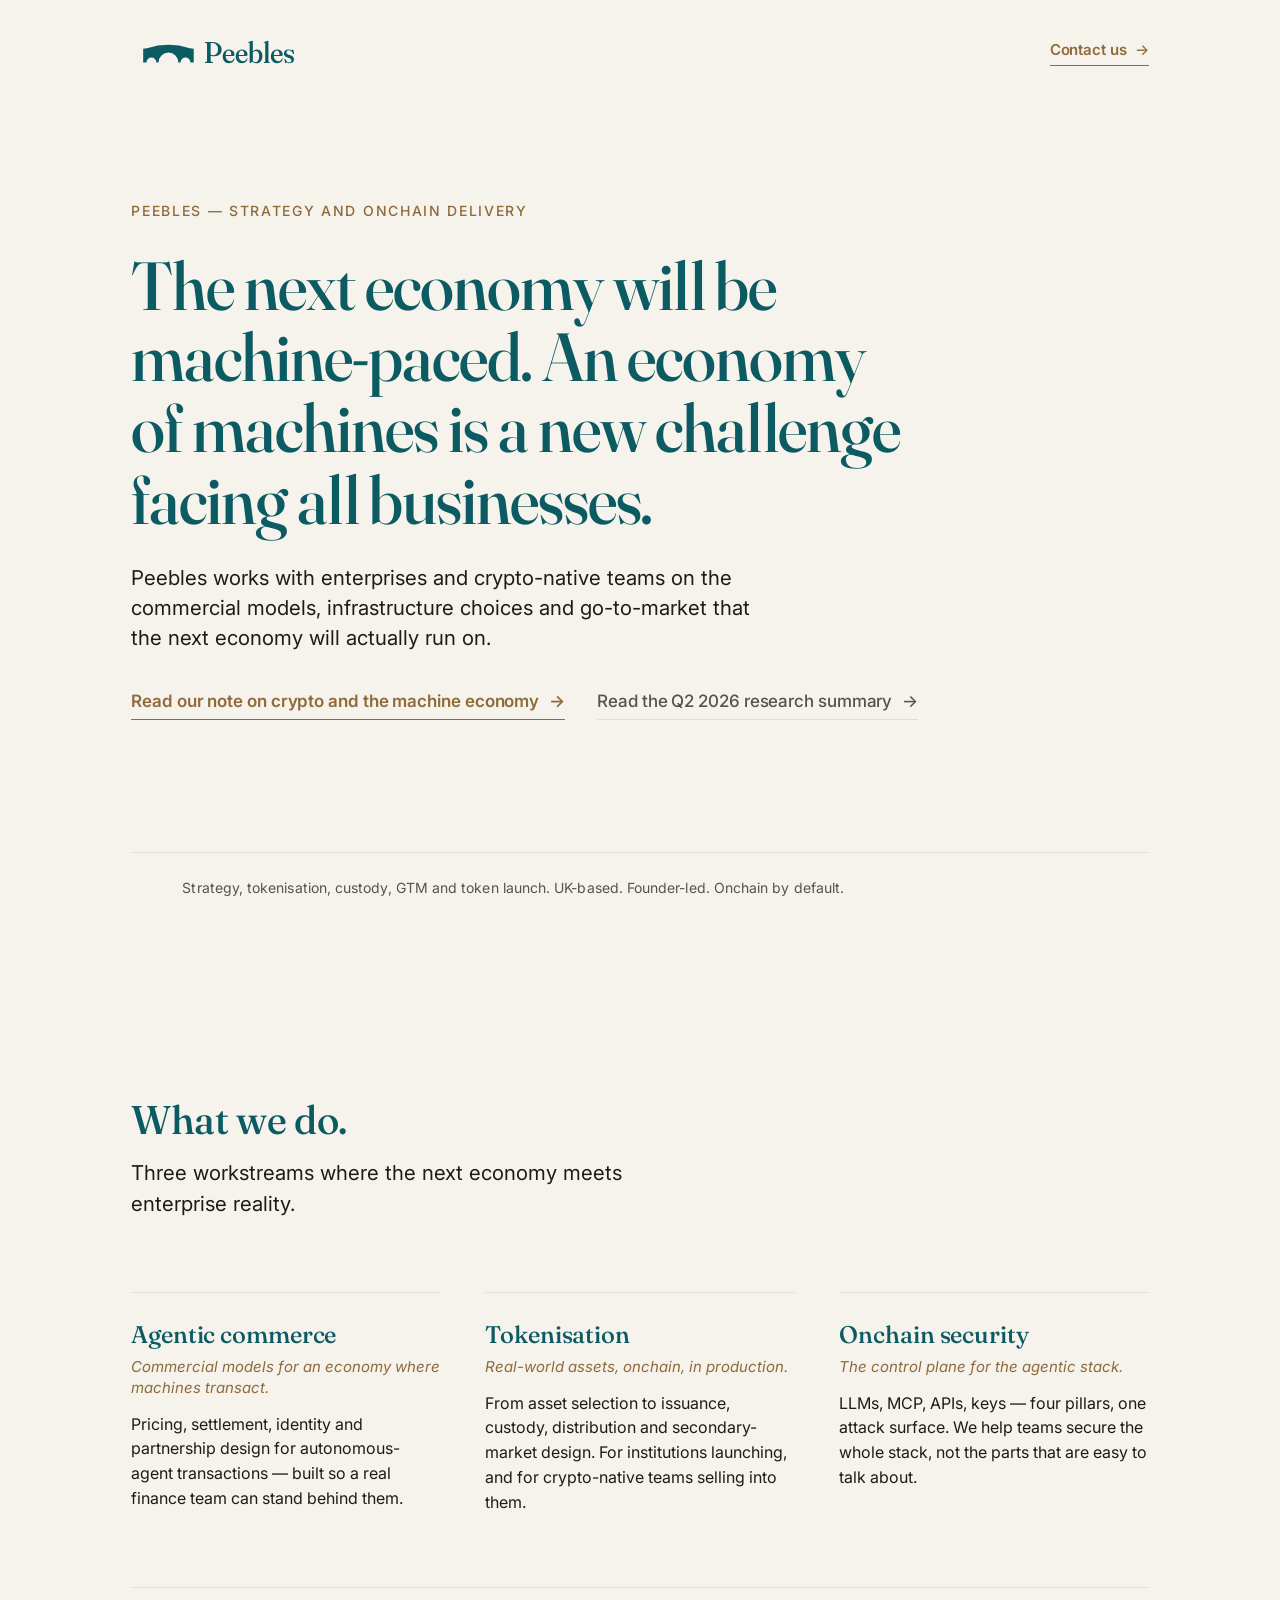
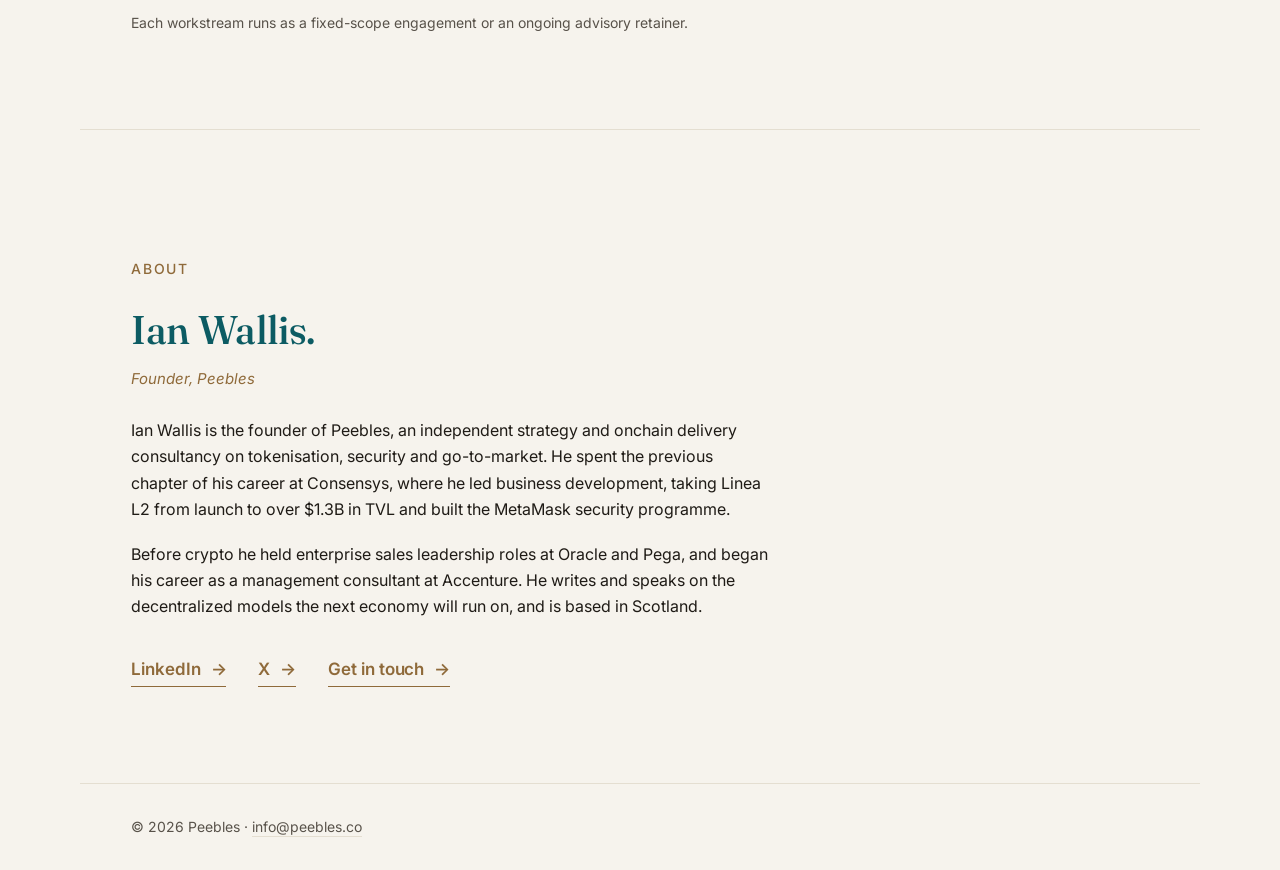
==== index.html @ 57267085 "Added Contact Us and Bio" ====
<!doctype html>
<html lang="en-GB">
<head>
  <meta charset="utf-8" />
  <meta name="viewport" content="width=device-width, initial-scale=1" />
  <title>Peebles — Strategy and onchain delivery</title>
  <meta name="description" content="Peebles works with enterprises and crypto-native teams on the commercial models, infrastructure choices and go-to-market the next economy will actually run on." />

  <!-- Fraunces (display) + Inter (body). Loaded from Google Fonts CDN. -->
  <link rel="preconnect" href="https://fonts.googleapis.com">
  <link rel="preconnect" href="https://fonts.gstatic.com" crossorigin>
  <link href="https://fonts.googleapis.com/css2?family=Fraunces:opsz,wght@9..144,400;9..144,500;9..144,600&family=Inter:wght@400;500;600&display=swap" rel="stylesheet">

  <link rel="stylesheet" href="styles.css" />

  <!-- Canonical & social -->
  <link rel="canonical" href="https://peebles.co/" />
  <meta property="og:type" content="website" />
  <meta property="og:site_name" content="Peebles" />
  <meta property="og:title" content="Peebles — Strategy and onchain delivery" />
  <meta property="og:description" content="Peebles works with enterprises and crypto-native teams on the commercial models, infrastructure choices and go-to-market the next economy will actually run on." />
  <meta property="og:url" content="https://peebles.co/" />
  <meta property="og:image" content="https://peebles.co/assets/lockup.svg" />
  <meta property="og:locale" content="en_GB" />
  <meta name="twitter:card" content="summary_large_image" />
  <meta name="twitter:site" content="@wallisi" />
  <meta name="twitter:creator" content="@wallisi" />
  <meta name="twitter:title" content="Peebles — Strategy and onchain delivery" />
  <meta name="twitter:description" content="Peebles works with enterprises and crypto-native teams on the commercial models, infrastructure choices and go-to-market the next economy will actually run on." />
  <meta name="twitter:image" content="https://peebles.co/assets/lockup.svg" />

  <!-- Structured data: Organization, Person, WebSite -->
  <script type="application/ld+json">
  {
    "@context": "https://schema.org",
    "@graph": [
      {
        "@type": "Organization",
        "@id": "https://peebles.co/#organization",
        "name": "Peebles",
        "alternateName": "Public Enterprise Ethereum Blockchain Launch and Expansion Services",
        "url": "https://peebles.co/",
        "logo": "https://peebles.co/assets/lockup.svg",
        "image": "https://peebles.co/assets/lockup.svg",
        "description": "Independent strategy and onchain delivery consultancy on tokenisation, security and go-to-market.",
        "founder": { "@id": "https://peebles.co/#ian-wallis" },
        "foundingDate": "2026",
        "email": "info@peebles.co",
        "address": {
          "@type": "PostalAddress",
          "addressCountry": "GB",
          "addressRegion": "Scotland"
        },
        "areaServed": "Worldwide",
        "knowsAbout": [
          "Tokenisation",
          "Onchain security",
          "Agentic commerce",
          "Stablecoins",
          "Go-to-market strategy",
          "Real-world assets",
          "DeFi",
          "Layer 2 scaling"
        ],
        "sameAs": [
          "https://www.linkedin.com/in/iwallis/",
          "https://x.com/wallisi"
        ]
      },
      {
        "@type": "Person",
        "@id": "https://peebles.co/#ian-wallis",
        "name": "Ian Wallis",
        "jobTitle": "Founder",
        "description": "Founder of Peebles, an independent strategy and onchain delivery consultancy on tokenisation, security and go-to-market. Previously led business development at Consensys, taking Linea L2 past $1.3B in TVL and building the MetaMask security programme. Earlier enterprise sales leadership roles at Oracle and Pega, beginning his career at Accenture.",
        "worksFor": { "@id": "https://peebles.co/#organization" },
        "alumniOf": [
          { "@type": "Organization", "name": "Consensys" },
          { "@type": "Organization", "name": "MetaMask" },
          { "@type": "Organization", "name": "Linea" },
          { "@type": "Organization", "name": "Oracle" },
          { "@type": "Organization", "name": "Pega" },
          { "@type": "Organization", "name": "Accenture" }
        ],
        "knowsAbout": [
          "Tokenisation",
          "Onchain security",
          "Stablecoins",
          "Agentic commerce",
          "Enterprise blockchain adoption",
          "Go-to-market strategy"
        ],
        "address": {
          "@type": "PostalAddress",
          "addressLocality": "Edinburgh",
          "addressCountry": "GB",
          "addressRegion": "Scotland"
        },
        "sameAs": [
          "https://www.linkedin.com/in/iwallis/",
          "https://x.com/wallisi"
        ]
      },
      {
        "@type": "WebSite",
        "@id": "https://peebles.co/#website",
        "url": "https://peebles.co/",
        "name": "Peebles",
        "publisher": { "@id": "https://peebles.co/#organization" },
        "inLanguage": "en-GB"
      }
    ]
  }
  </script>
</head>
<body>

  <!-- =============== TOP MARK =============== -->
  <header class="mast" aria-label="Peebles">
    <a href="index.html" class="mast__lockup" aria-label="Peebles — home">
      <img src="assets/lockup.svg" alt="Peebles" width="173" height="40" />
    </a>
    <a class="mast__cta" href="mailto:info@peebles.co?subject=Hello%20Peebles">
      Contact us
      <span class="cta__chev" aria-hidden="true">→</span>
    </a>
  </header>

  <!-- =============== HERO (Variant B) =============== -->
  <main>
    <section class="hero" aria-labelledby="hero-headline">
      <div class="hero__inner">
        <p class="eyebrow">Peebles — strategy and onchain delivery</p>

        <h1 id="hero-headline" class="headline">
          The next economy will be machine-paced.
          An economy of machines is a new challenge facing all businesses.
        </h1>

        <p class="supporting">
          Peebles works with enterprises and crypto-native teams on the
          commercial models, infrastructure choices and go-to-market that
          the next economy will actually run on.
        </p>

        <p class="cta-row">
          <a class="cta" href="research-note.html">
            Read our note on crypto and the machine economy
            <span class="cta__chev" aria-hidden="true">→</span>
          </a>
          <a class="cta cta--ghost" href="research-summary.html">
            Read the Q2 2026 research summary
            <span class="cta__chev" aria-hidden="true">→</span>
          </a>
        </p>
      </div>

      <p class="sub-strap">
        Strategy, tokenisation, custody, GTM and token launch.
        UK-based. Founder-led. Onchain by default.
      </p>
    </section>

    <!-- =============== SCROLL ONE — WHAT WE DO =============== -->
    <section class="services" aria-labelledby="services-title">
      <div class="services__intro">
        <h2 id="services-title" class="section-title">What we do.</h2>
        <p class="section-lede">
          Three workstreams where the next economy meets enterprise reality.
        </p>
      </div>

      <div class="services__grid">
        <article class="service">
          <h3 class="service__name">Agentic commerce</h3>
          <p class="service__promise">Commercial models for an economy where machines transact.</p>
          <p class="service__body">
            Pricing, settlement, identity and partnership design for
            autonomous-agent transactions — built so a real finance team
            can stand behind them.
          </p>
        </article>

        <article class="service">
          <h3 class="service__name">Tokenisation</h3>
          <p class="service__promise">Real-world assets, onchain, in production.</p>
          <p class="service__body">
            From asset selection to issuance, custody, distribution and
            secondary-market design. For institutions launching, and for
            crypto-native teams selling into them.
          </p>
        </article>

        <article class="service">
          <h3 class="service__name">Onchain security</h3>
          <p class="service__promise">The control plane for the agentic stack.</p>
          <p class="service__body">
            LLMs, MCP, APIs, keys — four pillars, one attack surface.
            We help teams secure the whole stack, not the parts that are
            easy to talk about.
          </p>
        </article>
      </div>

      <p class="services__footer">
        Each workstream runs as a fixed-scope engagement or an ongoing
        advisory retainer.
      </p>
    </section>

    <!-- =============== ABOUT IAN WALLIS =============== -->
    <section class="about" aria-labelledby="about-title" id="about">
      <div class="about__inner">
        <p class="eyebrow">About</p>
        <h2 id="about-title" class="section-title">Ian Wallis.</h2>
        <p class="about__role">Founder, Peebles</p>

        <div class="about__bio">
          <p>
            Ian Wallis is the founder of Peebles, an independent strategy
            and onchain delivery consultancy on tokenisation, security and
            go-to-market. He spent the previous chapter of his career at
            Consensys, where he led business development, taking Linea L2
            from launch to over $1.3B in TVL and built the MetaMask security
            programme.
          </p>
          <p>
            Before crypto he held enterprise sales leadership roles at
            Oracle and Pega, and began his career as a management consultant
            at Accenture. He writes and speaks on the decentralized models
            the next economy will run on, and is based in Scotland.
          </p>
        </div>

        <ul class="about__links" aria-label="Ian Wallis on social platforms">
          <li>
            <a class="cta" href="https://www.linkedin.com/in/iwallis/" rel="noopener me" target="_blank">
              LinkedIn
              <span class="cta__chev" aria-hidden="true">→</span>
            </a>
          </li>
          <li>
            <a class="cta" href="https://x.com/wallisi" rel="noopener me" target="_blank">
              X
              <span class="cta__chev" aria-hidden="true">→</span>
            </a>
          </li>
          <li>
            <a class="cta" href="mailto:info@peebles.co?subject=Working%20with%20Peebles">
              Get in touch
              <span class="cta__chev" aria-hidden="true">→</span>
            </a>
          </li>
        </ul>
      </div>
    </section>
  </main>

  <footer class="foot">
    <p>© 2026 Peebles · <a href="mailto:info@peebles.co">info@peebles.co</a></p>
  </footer>

</body>
</html>
---- styles.css ----
/* =========================================================
   PEEBLES — hero + scroll-one mock
   Brand canon (locked):
     River Teal   #0C5B63   primary
     Bridge Stone #8F6A3A   accent (CTA, links)
     Tweed Mist   #F6F3ED   surface
     Ink          #1F1B16   body text
     Slate        #58524A   muted text
     Hairline     #E4DED1   borders
   Fonts: Fraunces (display), Inter (body).
   ========================================================= */

:root {
  --river-teal: #0C5B63;
  --bridge-stone: #8F6A3A;
  --bridge-stone-hover: #6F5128;
  --tweed-mist: #F6F3ED;
  --ink: #1F1B16;
  --slate: #58524A;
  --hairline: #E4DED1;

  --font-display: "Fraunces", "Georgia", "Times New Roman", serif;
  --font-body: "Inter", -apple-system, BlinkMacSystemFont, "Segoe UI", Helvetica, Arial, sans-serif;

  /* Type scale — locked in production notes */
  --step-hero: clamp(40px, 5.6vw, 68px);
  --step-h2:   clamp(28px, 3.2vw, 40px);
  --step-h3:   clamp(20px, 2.0vw, 24px);
  --step-lead: clamp(18px, 1.6vw, 22px);
  --step-body: 16px;
  --step-small: 14px;

  /* Layout */
  --col-max: 1120px;
  --col-narrow: 760px;
  --gutter: clamp(24px, 4vw, 56px);
}

* { box-sizing: border-box; }

html, body {
  margin: 0;
  padding: 0;
  background: var(--tweed-mist);
  color: var(--ink);
  font-family: var(--font-body);
  font-size: var(--step-body);
  line-height: 1.55;
  -webkit-font-smoothing: antialiased;
  -moz-osx-font-smoothing: grayscale;
}

img { display: block; max-width: 100%; height: auto; }

a { color: var(--bridge-stone); text-decoration: none; }
a:hover { color: var(--bridge-stone-hover); text-decoration: underline; text-underline-offset: 3px; }

/* =============== MAST =============== */
.mast {
  padding: 32px var(--gutter) 0;
  display: flex;
  align-items: center;
  justify-content: space-between;
  gap: 24px;
  max-width: var(--col-max);
  margin: 0 auto;
  width: 100%;
  box-sizing: border-box;
}
.mast__lockup {
  display: inline-block;
}
.mast__lockup img { height: 40px; width: auto; }

.mast__cta {
  display: inline-flex;
  align-items: baseline;
  gap: 8px;
  font-family: var(--font-body);
  font-weight: 600;
  font-size: 15px;
  letter-spacing: -0.005em;
  color: var(--bridge-stone);
  border-bottom: 1.5px solid var(--bridge-stone);
  padding-bottom: 3px;
  white-space: nowrap;
  transition: color 120ms ease, border-color 120ms ease;
}
.mast__cta:hover {
  color: var(--bridge-stone-hover);
  border-bottom-color: var(--bridge-stone-hover);
  text-decoration: none;
}
.mast__cta .cta__chev { font-weight: 500; }
.mast__cta:hover .cta__chev { transform: translateX(3px); }

/* =============== HERO =============== */
.hero {
  max-width: var(--col-max);
  margin: 0 auto;
  padding: clamp(64px, 10vw, 128px) var(--gutter) clamp(48px, 6vw, 72px);
}

.hero__inner {
  max-width: 820px;  /* keeps headline at ~60–70% of column width on desktop */
}

.eyebrow {
  font-family: var(--font-body);
  font-size: var(--step-small);
  font-weight: 500;
  letter-spacing: 0.12em;
  text-transform: uppercase;
  color: var(--bridge-stone);
  margin: 0 0 28px;
}

.headline {
  font-family: var(--font-display);
  font-weight: 500;
  font-size: var(--step-hero);
  line-height: 1.05;
  letter-spacing: -0.015em;
  color: var(--river-teal);
  margin: 0 0 28px;
  /* Slight optical-size bump for the display look */
  font-variation-settings: "opsz" 96;
  text-wrap: balance;
}

.supporting {
  font-family: var(--font-body);
  font-size: var(--step-lead);
  line-height: 1.45;
  color: var(--ink);
  margin: 0 0 36px;
  max-width: 640px;
}

.cta-row {
  margin: 0;
  display: flex;
  flex-wrap: wrap;
  gap: 16px 32px;
  align-items: baseline;
}

.cta {
  display: inline-flex;
  align-items: baseline;
  gap: 10px;
  font-family: var(--font-body);
  font-weight: 600;
  font-size: 17px;
  color: var(--bridge-stone);
  border-bottom: 1.5px solid var(--bridge-stone);
  padding-bottom: 4px;
  letter-spacing: -0.005em;
  transition: color 120ms ease, border-color 120ms ease, transform 160ms ease;
}
.cta:hover {
  color: var(--bridge-stone-hover);
  border-bottom-color: var(--bridge-stone-hover);
  text-decoration: none;
}
.cta__chev {
  font-family: var(--font-body);
  transition: transform 160ms ease;
  display: inline-block;
}
.cta:hover .cta__chev { transform: translateX(4px); }

.cta--ghost {
  color: var(--slate);
  border-bottom-color: var(--hairline);
  font-weight: 500;
}
.cta--ghost:hover {
  color: var(--bridge-stone);
  border-bottom-color: var(--bridge-stone);
}

.sub-strap {
  max-width: var(--col-max);
  margin: clamp(72px, 12vw, 132px) auto 0;
  padding: 24px var(--gutter) 0;
  border-top: 1px solid var(--hairline);
  font-family: var(--font-body);
  font-size: var(--step-small);
  color: var(--slate);
  letter-spacing: 0.005em;
}

/* =============== SCROLL ONE — SERVICES =============== */
.services {
  max-width: var(--col-max);
  margin: 0 auto;
  padding: clamp(72px, 10vw, 128px) var(--gutter) clamp(64px, 8vw, 96px);
}

.services__intro {
  max-width: var(--col-narrow);
  margin: 0 0 clamp(48px, 6vw, 72px);
}

.section-title {
  font-family: var(--font-display);
  font-weight: 500;
  font-size: var(--step-h2);
  line-height: 1.1;
  letter-spacing: -0.01em;
  color: var(--river-teal);
  margin: 0 0 16px;
  font-variation-settings: "opsz" 60;
}

.section-lede {
  font-family: var(--font-body);
  font-size: var(--step-lead);
  line-height: 1.5;
  color: var(--ink);
  margin: 0;
  max-width: 560px;
}

.services__grid {
  display: grid;
  grid-template-columns: repeat(3, 1fr);
  gap: clamp(28px, 3.5vw, 56px);
}

.service {
  border-top: 1px solid var(--hairline);
  padding-top: 28px;
}

.service__name {
  font-family: var(--font-display);
  font-weight: 500;
  font-size: var(--step-h3);
  line-height: 1.2;
  letter-spacing: -0.005em;
  color: var(--river-teal);
  margin: 0 0 6px;
  font-variation-settings: "opsz" 36;
}

.service__promise {
  font-family: var(--font-body);
  font-size: 15px;
  font-style: italic;
  color: var(--bridge-stone);
  margin: 0 0 14px;
  line-height: 1.4;
}

.service__body {
  font-family: var(--font-body);
  font-size: var(--step-body);
  color: var(--ink);
  margin: 0;
  line-height: 1.55;
}

.services__footer {
  margin: clamp(48px, 6vw, 72px) 0 0;
  padding-top: 24px;
  border-top: 1px solid var(--hairline);
  font-family: var(--font-body);
  font-size: var(--step-small);
  color: var(--slate);
}

/* =============== FOOT =============== */
.foot {
  border-top: 1px solid var(--hairline);
  padding: 32px var(--gutter);
  font-size: var(--step-small);
  color: var(--slate);
  max-width: var(--col-max);
  margin: 0 auto;
}
.foot p { margin: 0; }
.foot a { color: var(--slate); border-bottom: 1px solid var(--hairline); padding-bottom: 1px; }
.foot a:hover { color: var(--bridge-stone); border-bottom-color: var(--bridge-stone); text-decoration: none; }

/* =============== ABOUT IAN =============== */
.about {
  max-width: var(--col-max);
  margin: 0 auto;
  padding: clamp(72px, 10vw, 128px) var(--gutter) clamp(64px, 8vw, 96px);
  border-top: 1px solid var(--hairline);
}

.about__inner {
  max-width: var(--col-narrow);
}

.about__role {
  font-family: var(--font-body);
  font-size: 15px;
  font-style: italic;
  color: var(--bridge-stone);
  margin: 0 0 28px;
  line-height: 1.4;
}

.about__bio p {
  font-family: var(--font-body);
  font-size: var(--step-body);
  line-height: 1.65;
  color: var(--ink);
  margin: 0 0 18px;
  max-width: 640px;
}
.about__bio p:last-child { margin-bottom: 0; }

.about__links {
  list-style: none;
  padding: 0;
  margin: 36px 0 0;
  display: flex;
  flex-wrap: wrap;
  gap: 16px 32px;
  align-items: baseline;
}
.about__links li { margin: 0; }

/* =============== RESPONSIVE =============== */
@media (max-width: 860px) {
  .services__grid {
    grid-template-columns: 1fr;
    gap: 32px;
  }
}

@media (max-width: 520px) {
  .mast { padding-top: 20px; }
  .mast__lockup img { height: 32px; }
  .mast__cta { font-size: 14px; }
  .eyebrow { margin-bottom: 20px; font-size: 12px; }
  .supporting { font-size: 17px; }
}

/* =============== NOTE PAGE — article shell =============== */
.note {
  max-width: var(--col-narrow);
  margin: 0 auto;
  padding: clamp(48px, 7vw, 96px) var(--gutter) clamp(48px, 6vw, 80px);
}

.note__meta {
  display: flex;
  flex-wrap: wrap;
  gap: 12px 20px;
  font-family: var(--font-body);
  font-size: var(--step-small);
  color: var(--slate);
  letter-spacing: 0.005em;
  margin: 0 0 28px;
}
.note__meta span { display: inline-flex; align-items: center; }
.note__meta span + span::before {
  content: "·";
  margin-right: 20px;
  color: var(--hairline);
}

.note__title {
  font-family: var(--font-display);
  font-weight: 500;
  font-size: clamp(34px, 4.4vw, 54px);
  line-height: 1.08;
  letter-spacing: -0.015em;
  color: var(--river-teal);
  margin: 0 0 24px;
  font-variation-settings: "opsz" 84;
  text-wrap: balance;
}

.note__lede {
  font-family: var(--font-display);
  font-weight: 400;
  font-size: var(--step-lead);
  line-height: 1.5;
  color: var(--ink);
  margin: 0 0 40px;
  font-variation-settings: "opsz" 18;
}

.tldr {
  border: 1px solid var(--hairline);
  background: #FBF8F1;
  padding: 24px clamp(20px, 2.4vw, 32px);
  margin: 0 0 48px;
  border-radius: 2px;
}
.tldr__label {
  font-family: var(--font-body);
  font-size: 12px;
  font-weight: 500;
  letter-spacing: 0.14em;
  text-transform: uppercase;
  color: var(--bridge-stone);
  margin: 0 0 12px;
}
.tldr ol {
  margin: 0;
  padding-left: 22px;
  font-size: var(--step-body);
  line-height: 1.6;
  color: var(--ink);
}
.tldr ol li { margin-bottom: 8px; }
.tldr ol li:last-child { margin-bottom: 0; }
.tldr ol li strong { color: var(--river-teal); font-weight: 600; }

.note__h2 {
  font-family: var(--font-display);
  font-weight: 500;
  font-size: clamp(24px, 2.6vw, 32px);
  line-height: 1.15;
  letter-spacing: -0.01em;
  color: var(--river-teal);
  margin: 56px 0 16px;
  font-variation-settings: "opsz" 48;
  text-wrap: balance;
}
.note__h2:first-of-type { margin-top: 0; }

.note__h3 {
  font-family: var(--font-display);
  font-weight: 500;
  font-size: clamp(19px, 1.7vw, 22px);
  line-height: 1.2;
  letter-spacing: -0.005em;
  color: var(--river-teal);
  margin: 36px 0 10px;
  font-variation-settings: "opsz" 30;
}

.note p {
  font-family: var(--font-body);
  font-size: var(--step-body);
  line-height: 1.65;
  color: var(--ink);
  margin: 0 0 18px;
}

.note p.kicker {
  font-family: var(--font-body);
  font-size: 13px;
  font-weight: 500;
  letter-spacing: 0.1em;
  text-transform: uppercase;
  color: var(--bridge-stone);
  margin: 0 0 6px;
}

.note blockquote {
  margin: 28px 0;
  padding: 4px 0 4px 22px;
  border-left: 2px solid var(--bridge-stone);
  font-family: var(--font-display);
  font-weight: 400;
  font-style: italic;
  font-size: clamp(18px, 1.5vw, 21px);
  line-height: 1.5;
  color: var(--ink);
  font-variation-settings: "opsz" 18;
}
.note blockquote cite {
  display: block;
  margin-top: 10px;
  font-family: var(--font-body);
  font-style: normal;
  font-size: var(--step-small);
  color: var(--slate);
  letter-spacing: 0.005em;
}

.icp-list {
  list-style: none;
  padding: 0;
  margin: 0;
  border-top: 1px solid var(--hairline);
}
.icp-list li {
  border-bottom: 1px solid var(--hairline);
  padding: 20px 0;
  display: grid;
  grid-template-columns: 180px 1fr;
  gap: 24px;
}
.icp-list li .icp-who {
  font-family: var(--font-body);
  font-weight: 600;
  font-size: var(--step-small);
  letter-spacing: 0.04em;
  text-transform: uppercase;
  color: var(--river-teal);
}
.icp-list li .icp-what {
  font-family: var(--font-body);
  font-size: var(--step-body);
  line-height: 1.55;
  color: var(--ink);
}

.note__cta {
  margin: 56px 0 0;
  padding-top: 32px;
  border-top: 1px solid var(--hairline);
  display: flex;
  flex-wrap: wrap;
  gap: 16px 32px;
  align-items: baseline;
}
.note__cta .cta { font-size: 16px; }

.note__footnote {
  margin-top: 56px;
  padding-top: 20px;
  border-top: 1px solid var(--hairline);
  font-family: var(--font-body);
  font-size: 13px;
  line-height: 1.55;
  color: var(--slate);
}
.note__footnote p { font-size: 13px; line-height: 1.55; color: var(--slate); margin: 0 0 6px; }

@media (max-width: 620px) {
  .icp-list li {
    grid-template-columns: 1fr;
    gap: 6px;
  }
}

/* =============== SUMMARY PAGE — specifics =============== */
.summary__download {
  display: inline-flex;
  align-items: center;
  gap: 12px;
  padding: 10px 18px;
  border: 1px solid var(--river-teal);
  color: var(--river-teal);
  background: transparent;
  font-family: var(--font-body);
  font-weight: 500;
  font-size: 14px;
  letter-spacing: 0.02em;
  border-radius: 2px;
  transition: background 120ms ease, color 120ms ease;
}
.summary__download:hover {
  background: var(--river-teal);
  color: var(--tweed-mist);
  text-decoration: none;
}
.summary__download .dl-icon {
  font-family: var(--font-body);
  font-weight: 400;
}
.summary__downloads {
  display: flex;
  flex-wrap: wrap;
  gap: 12px 16px;
  margin: 0 0 32px;
}

.findings-grid {
  display: grid;
  grid-template-columns: 1fr;
  gap: 32px;
  margin: 24px 0 32px;
}
.finding {
  border-top: 2px solid var(--river-teal);
  padding-top: 16px;
}
.finding__num {
  font-family: var(--font-body);
  font-size: 12px;
  font-weight: 600;
  letter-spacing: 0.16em;
  text-transform: uppercase;
  color: var(--bridge-stone);
  margin: 0 0 6px;
}
.finding__title {
  font-family: var(--font-display);
  font-weight: 500;
  font-size: clamp(20px, 1.8vw, 24px);
  line-height: 1.2;
  letter-spacing: -0.005em;
  color: var(--river-teal);
  margin: 0 0 10px;
  font-variation-settings: "opsz" 30;
}
.finding p {
  font-family: var(--font-body);
  font-size: var(--step-body);
  line-height: 1.6;
  color: var(--ink);
  margin: 0;
}

.spine-line {
  border-left: 3px solid var(--bridge-stone);
  padding: 12px 0 12px 20px;
  margin: 32px 0;
  font-family: var(--font-display);
  font-style: italic;
  font-size: clamp(18px, 1.55vw, 21px);
  line-height: 1.45;
  color: var(--ink);
  font-variation-settings: "opsz" 18;
}

.gaps-list {
  list-style: none;
  padding: 0;
  margin: 0 0 16px;
  font-family: var(--font-body);
  font-size: var(--step-body);
  line-height: 1.6;
  color: var(--ink);
}
.gaps-list li {
  padding: 8px 0;
  border-bottom: 1px dashed var(--hairline);
}
.gaps-list li:last-child { border-bottom: none; }
.gaps-list li strong { color: var(--river-teal); font-weight: 600; }

/* =============== PRINT — PDF export =============== */
@media print {
  @page {
    size: A4;
    margin: 16mm 18mm;
  }
  html, body {
    background: #ffffff;
    color: var(--ink);
  }
  body { font-size: 10.5pt; }
  .mast, .foot, .note__cta, .summary__downloads, .cta-row { display: none !important; }
  .note {
    padding: 0;
    max-width: 100%;
  }
  .note__title { font-size: 26pt; line-height: 1.1; margin-bottom: 8pt; color: var(--river-teal); }
  .note__lede { font-size: 12pt; margin-bottom: 12pt; }
  .note__h2 { font-size: 16pt; margin: 18pt 0 6pt; color: var(--river-teal); page-break-after: avoid; }
  .note__h3 { font-size: 13pt; margin: 12pt 0 4pt; }
  .note p { font-size: 10.5pt; line-height: 1.45; margin-bottom: 8pt; }
  .tldr { padding: 10pt 12pt; margin-bottom: 14pt; page-break-inside: avoid; }
  .tldr ol { font-size: 10pt; line-height: 1.45; }
  .tldr ol li { margin-bottom: 4pt; }
  .findings-grid { gap: 14pt; margin: 10pt 0; }
  .finding { padding-top: 6pt; page-break-inside: avoid; }
  .finding__num { font-size: 8pt; }
  .finding__title { font-size: 12pt; margin-bottom: 4pt; }
  .finding p { font-size: 10pt; line-height: 1.4; }
  .spine-line { font-size: 11pt; margin: 12pt 0; page-break-inside: avoid; }
  .icp-list li { padding: 8pt 0; grid-template-columns: 130pt 1fr; gap: 12pt; page-break-inside: avoid; }
  .icp-list li .icp-who { font-size: 9pt; }
  .icp-list li .icp-what { font-size: 10pt; line-height: 1.4; }
  .gaps-list li { font-size: 9.5pt; padding: 4pt 0; }
  .note blockquote { font-size: 11pt; margin: 10pt 0; padding-left: 12pt; page-break-inside: avoid; }
  .note__footnote { font-size: 8.5pt; line-height: 1.4; margin-top: 18pt; padding-top: 8pt; }
  .page-break { page-break-before: always; }
  a { color: var(--ink); text-decoration: none; }
}

/* =============== A11Y =============== */
@media (prefers-reduced-motion: reduce) {
  * { transition: none !important; }
}

:focus-visible {
  outline: 2px solid var(--bridge-stone);
  outline-offset: 4px;
  border-radius: 2px;
}
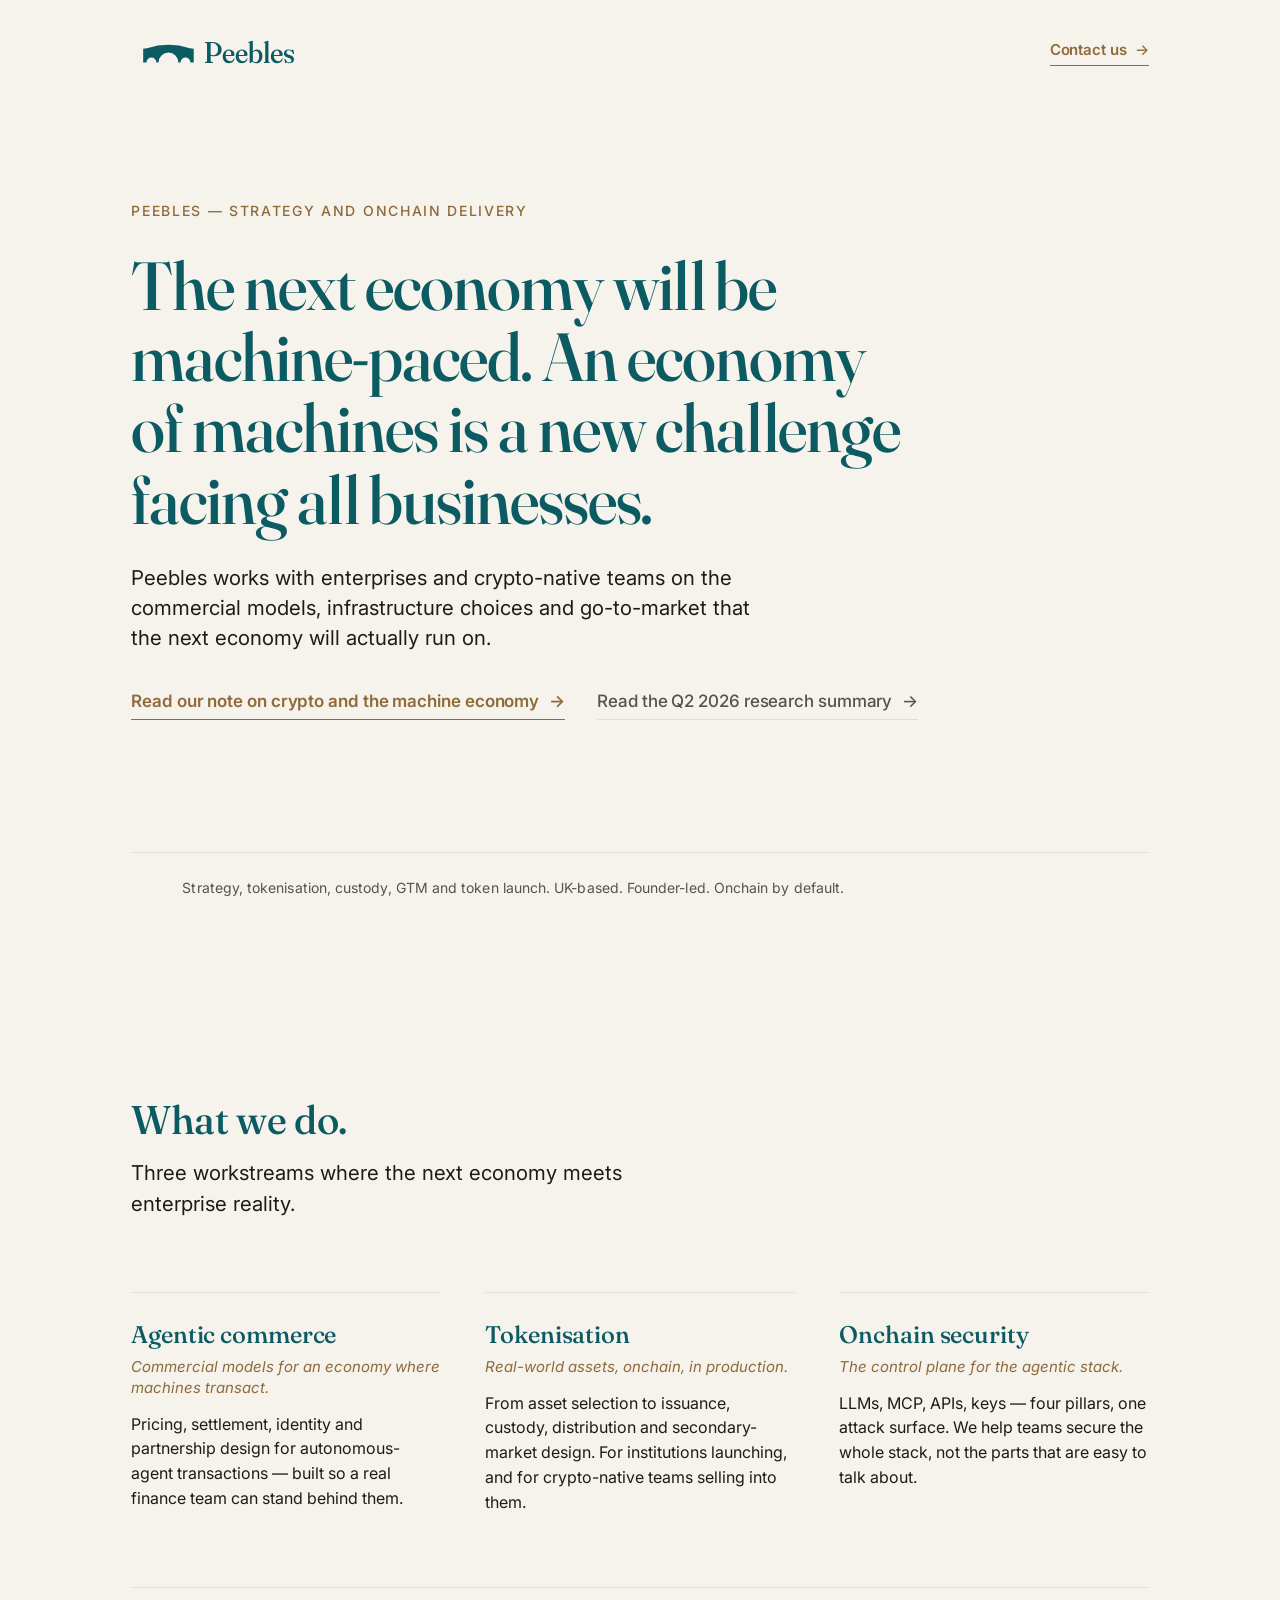
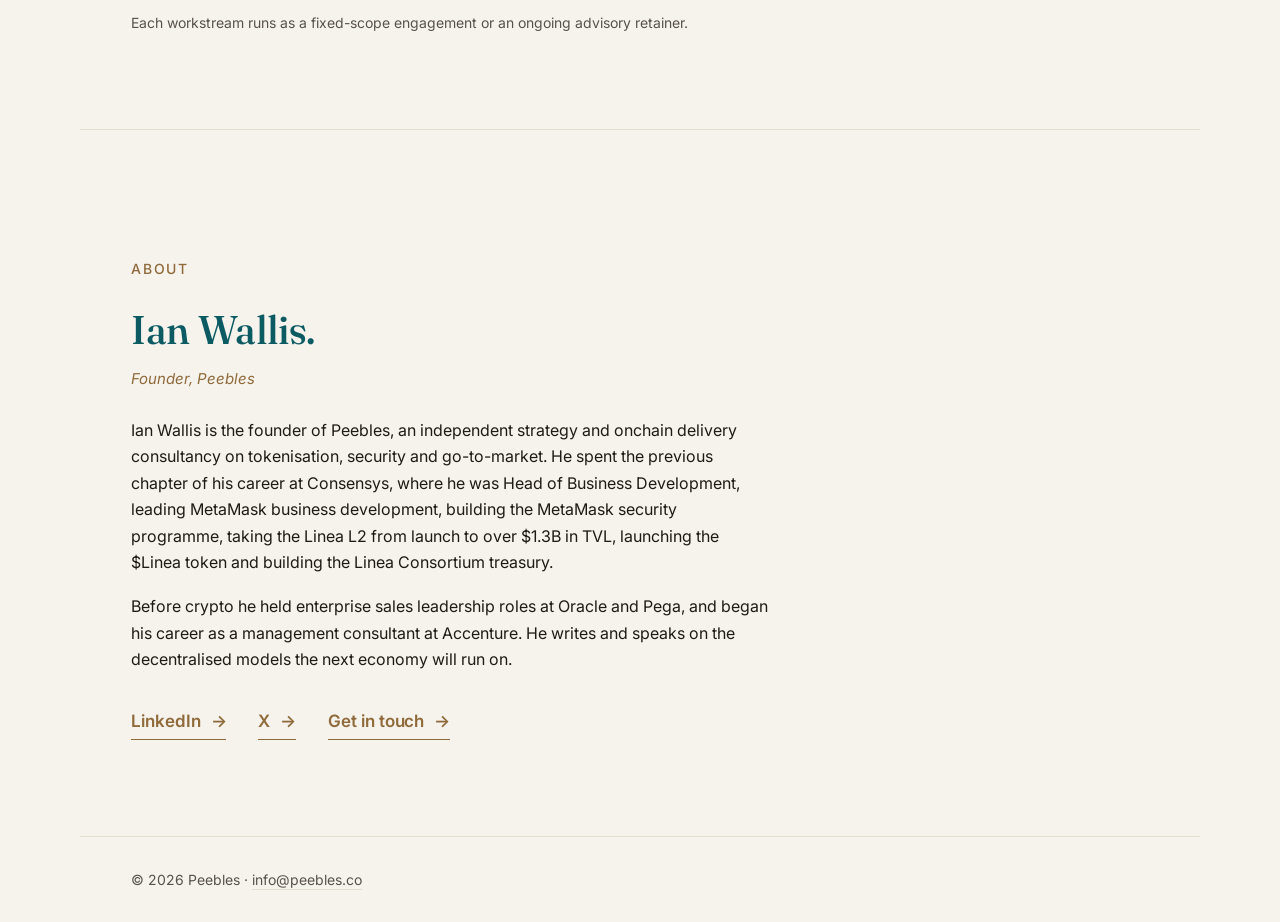
==== commit 8935ae70: "Updated Bio" ====
--- a/index.html
+++ b/index.html
@@ -72,7 +72,7 @@
         "@id": "https://peebles.co/#ian-wallis",
         "name": "Ian Wallis",
         "jobTitle": "Founder",
-        "description": "Founder of Peebles, an independent strategy and onchain delivery consultancy on tokenisation, security and go-to-market. Previously led business development at Consensys, taking Linea L2 past $1.3B in TVL and building the MetaMask security programme. Earlier enterprise sales leadership roles at Oracle and Pega, beginning his career at Accenture.",
+        "description": "Founder of Peebles, an independent strategy and onchain delivery consultancy on tokenisation, security and go-to-market. Previously Head of Business Development at Consensys, where he led MetaMask business development, built the MetaMask security programme, took Linea L2 from launch to over $1.3B in TVL, launched the $Linea token and built the Linea Consortium treasury. Earlier enterprise sales leadership roles at Oracle and Pega, beginning his career at Accenture.",
         "worksFor": { "@id": "https://peebles.co/#organization" },
         "alumniOf": [
           { "@type": "Organization", "name": "Consensys" },
@@ -220,15 +220,17 @@
             Ian Wallis is the founder of Peebles, an independent strategy
             and onchain delivery consultancy on tokenisation, security and
             go-to-market. He spent the previous chapter of his career at
-            Consensys, where he led business development, taking Linea L2
-            from launch to over $1.3B in TVL and built the MetaMask security
-            programme.
+            Consensys, where he was Head of Business Development, leading
+            MetaMask business development, building the MetaMask security
+            programme, taking the Linea L2 from launch to over $1.3B in TVL,
+            launching the $Linea token and building the Linea Consortium
+            treasury.
           </p>
           <p>
             Before crypto he held enterprise sales leadership roles at
             Oracle and Pega, and began his career as a management consultant
-            at Accenture. He writes and speaks on the decentralized models
-            the next economy will run on, and is based in Scotland.
+            at Accenture. He writes and speaks on the decentralised models
+            the next economy will run on.
           </p>
         </div>
 
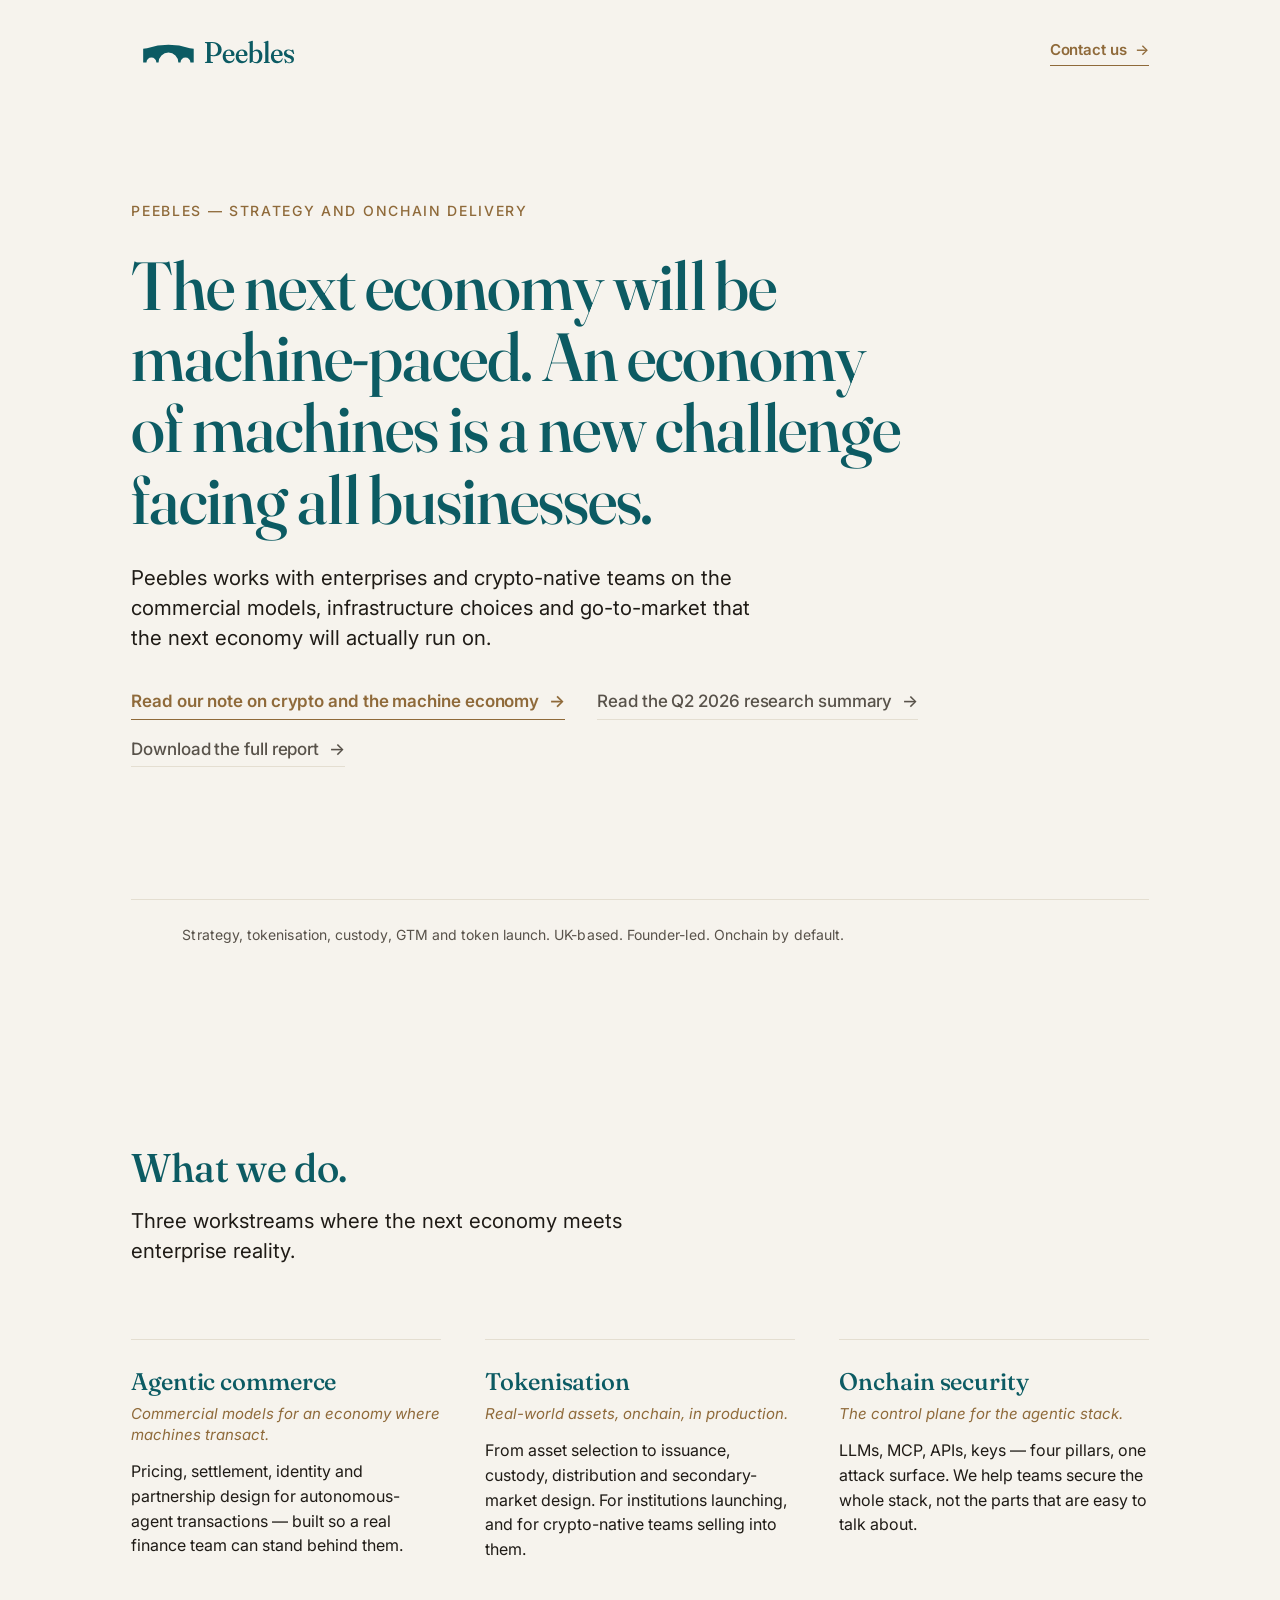
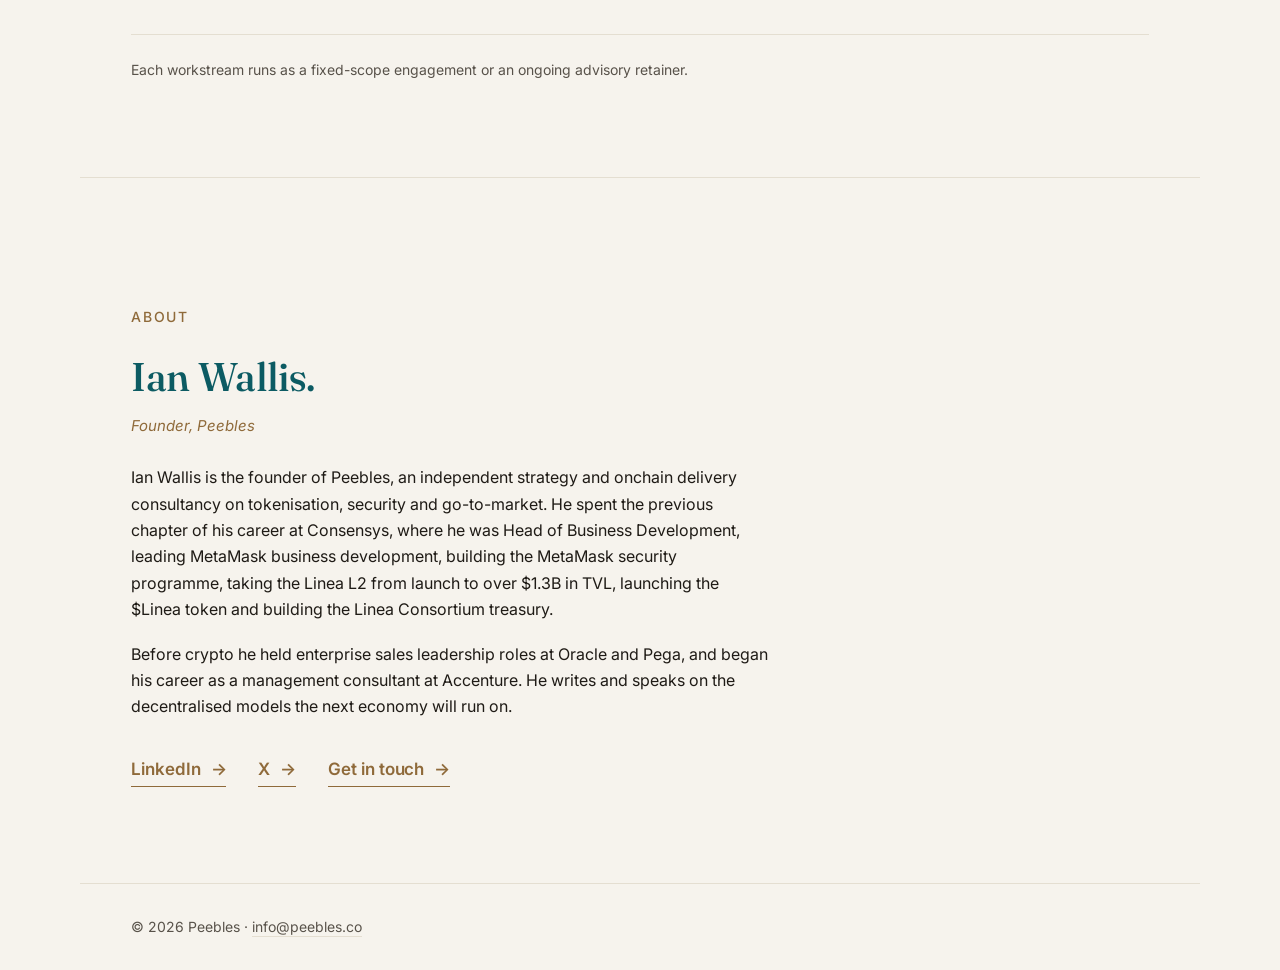
==== commit a462574d: "Update index.html" ====
--- a/index.html
+++ b/index.html
@@ -152,6 +152,10 @@
             Read the Q2 2026 research summary
             <span class="cta__chev" aria-hidden="true">→</span>
           </a>
+            <a class="cta cta--ghost" href="https://tally.so/r/ODg8zY">
+            Download the full report
+          <span class="cta__chev" aria-hidden="true">→</span>
+          </a>
         </p>
       </div>
 
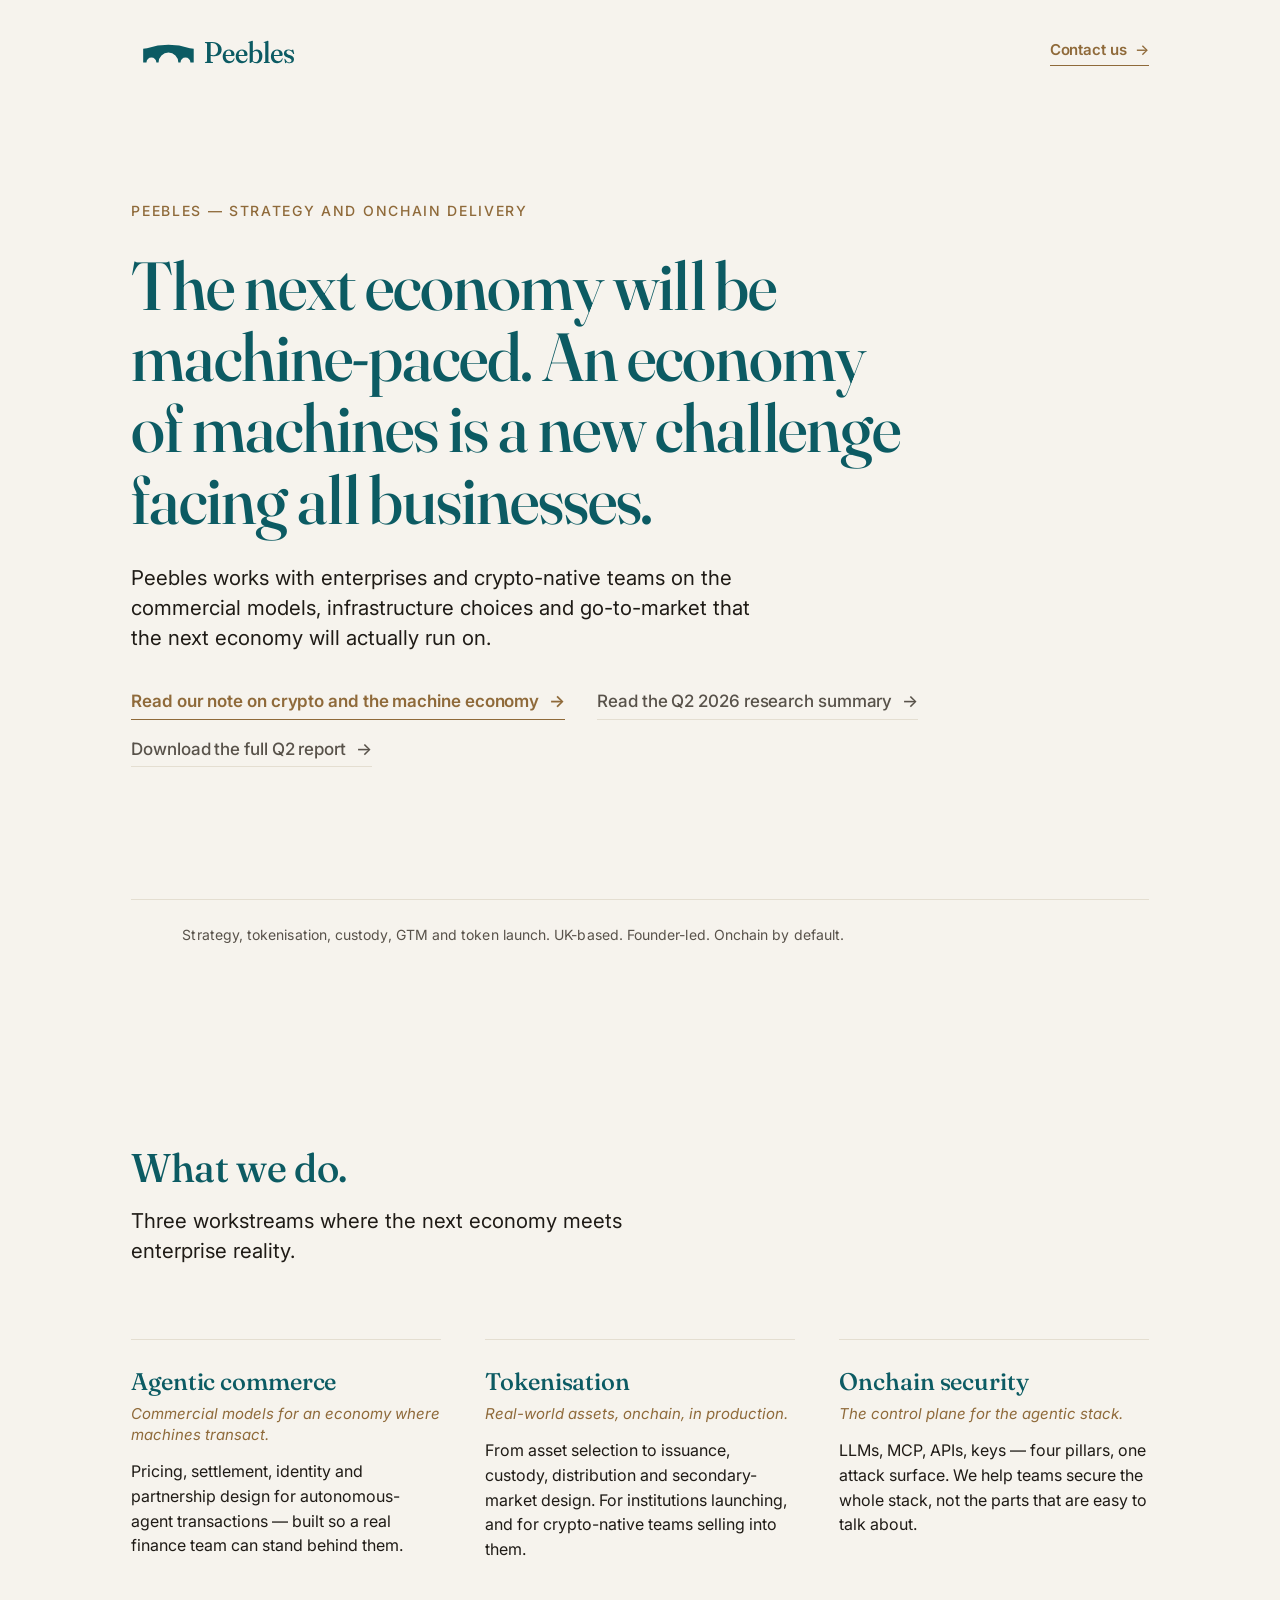
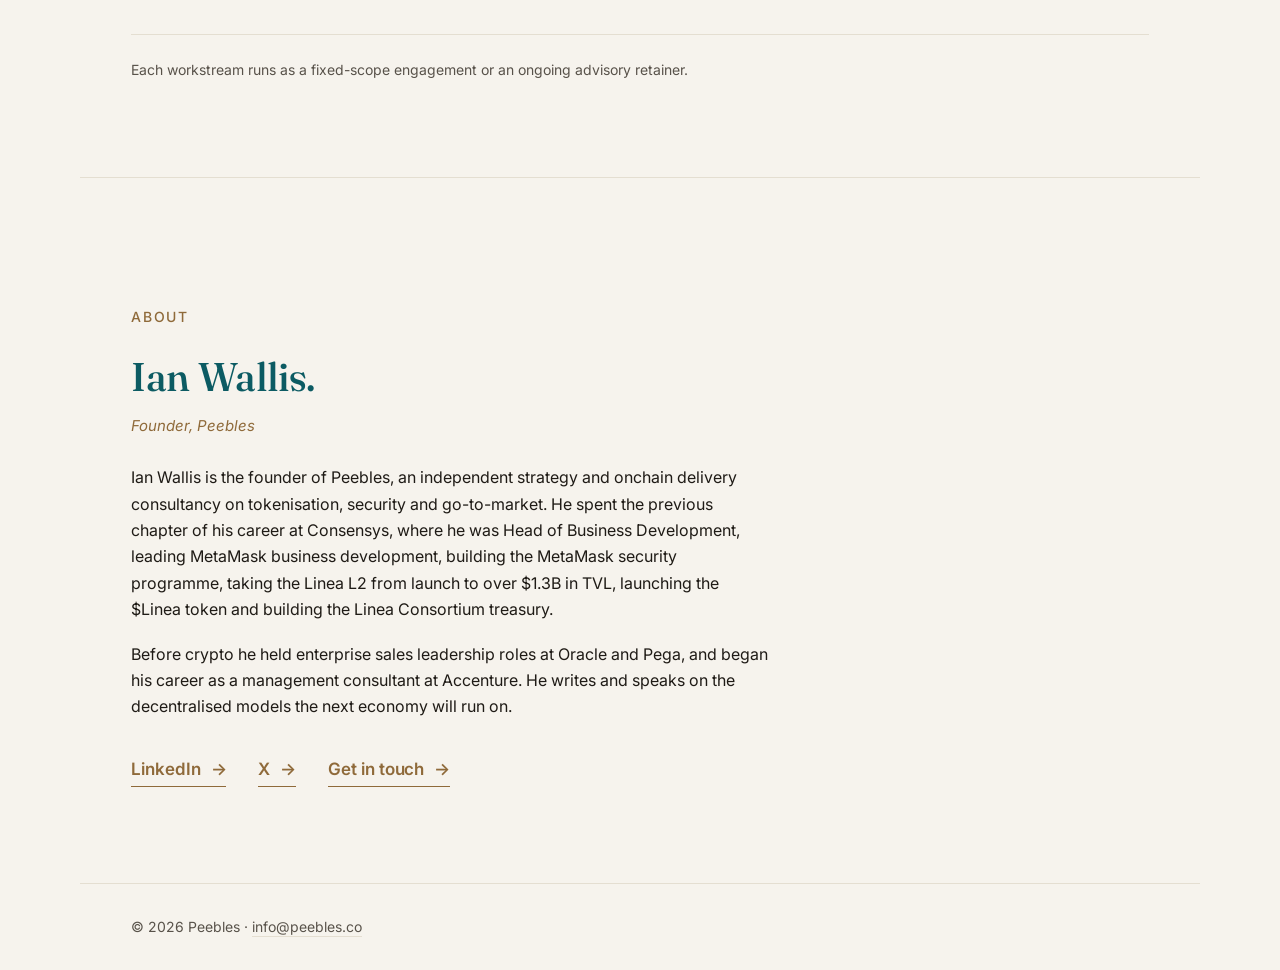
==== commit 0dea6e4f: "Update index.html" ====
--- a/index.html
+++ b/index.html
@@ -153,7 +153,7 @@
             <span class="cta__chev" aria-hidden="true">→</span>
           </a>
             <a class="cta cta--ghost" href="https://tally.so/r/ODg8zY">
-            Download the full report
+            Download the full Q2 report
           <span class="cta__chev" aria-hidden="true">→</span>
           </a>
         </p>
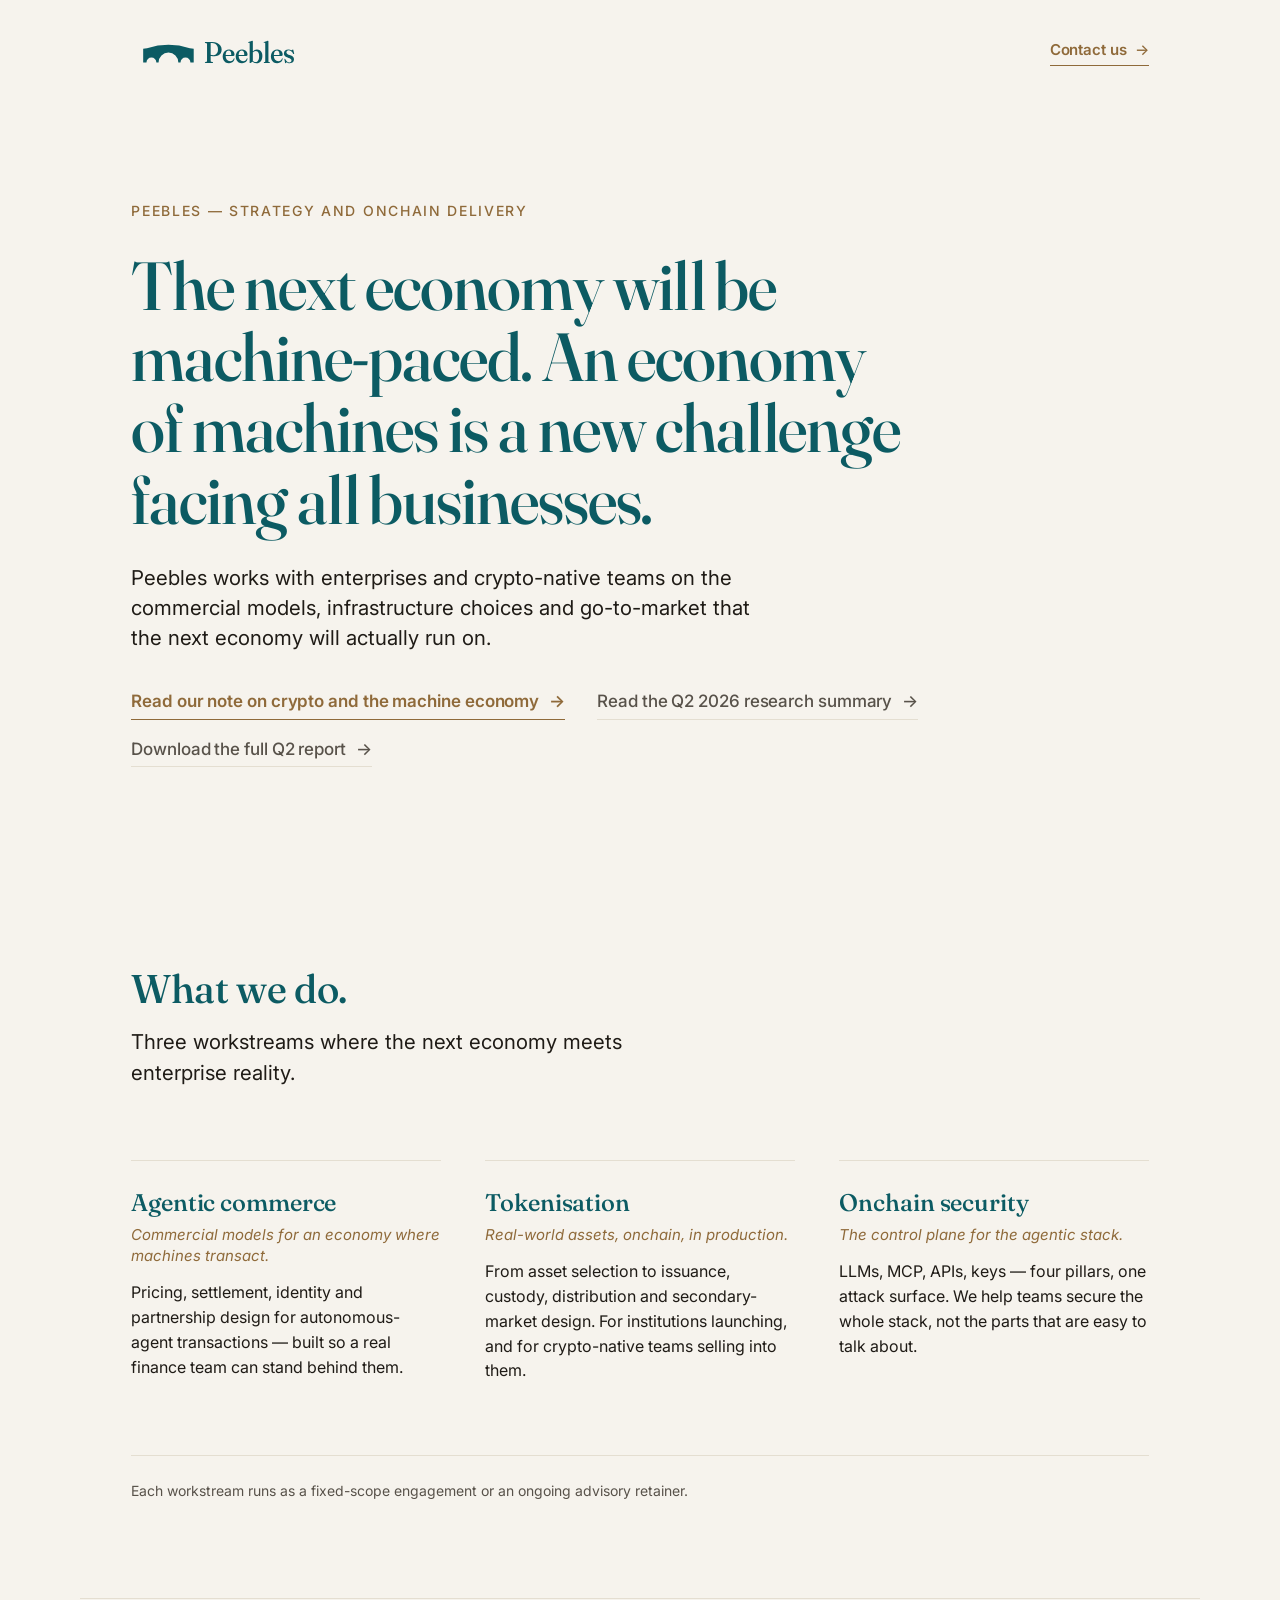
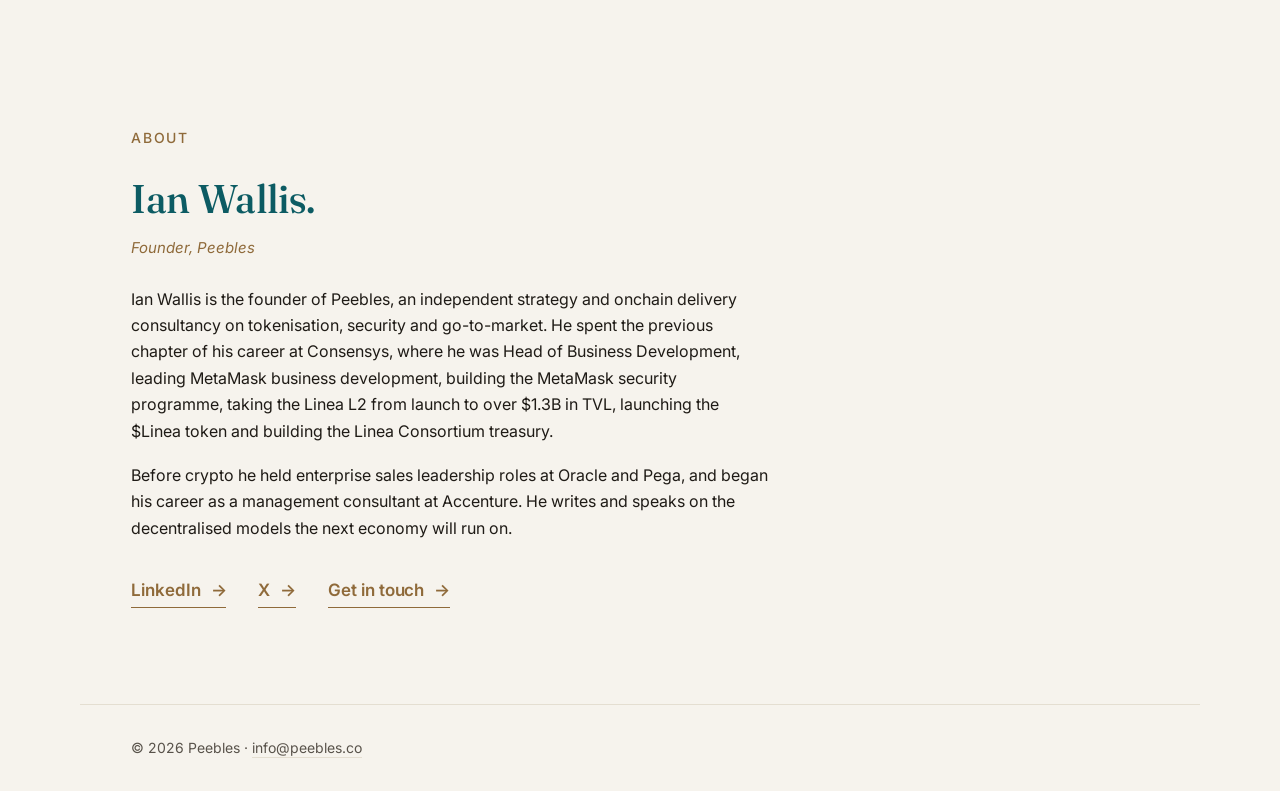
==== commit 974bc107: "Update index.html" ====
--- a/index.html
+++ b/index.html
@@ -158,11 +158,6 @@
           </a>
         </p>
       </div>
-
-      <p class="sub-strap">
-        Strategy, tokenisation, custody, GTM and token launch.
-        UK-based. Founder-led. Onchain by default.
-      </p>
     </section>
 
     <!-- =============== SCROLL ONE — WHAT WE DO =============== -->
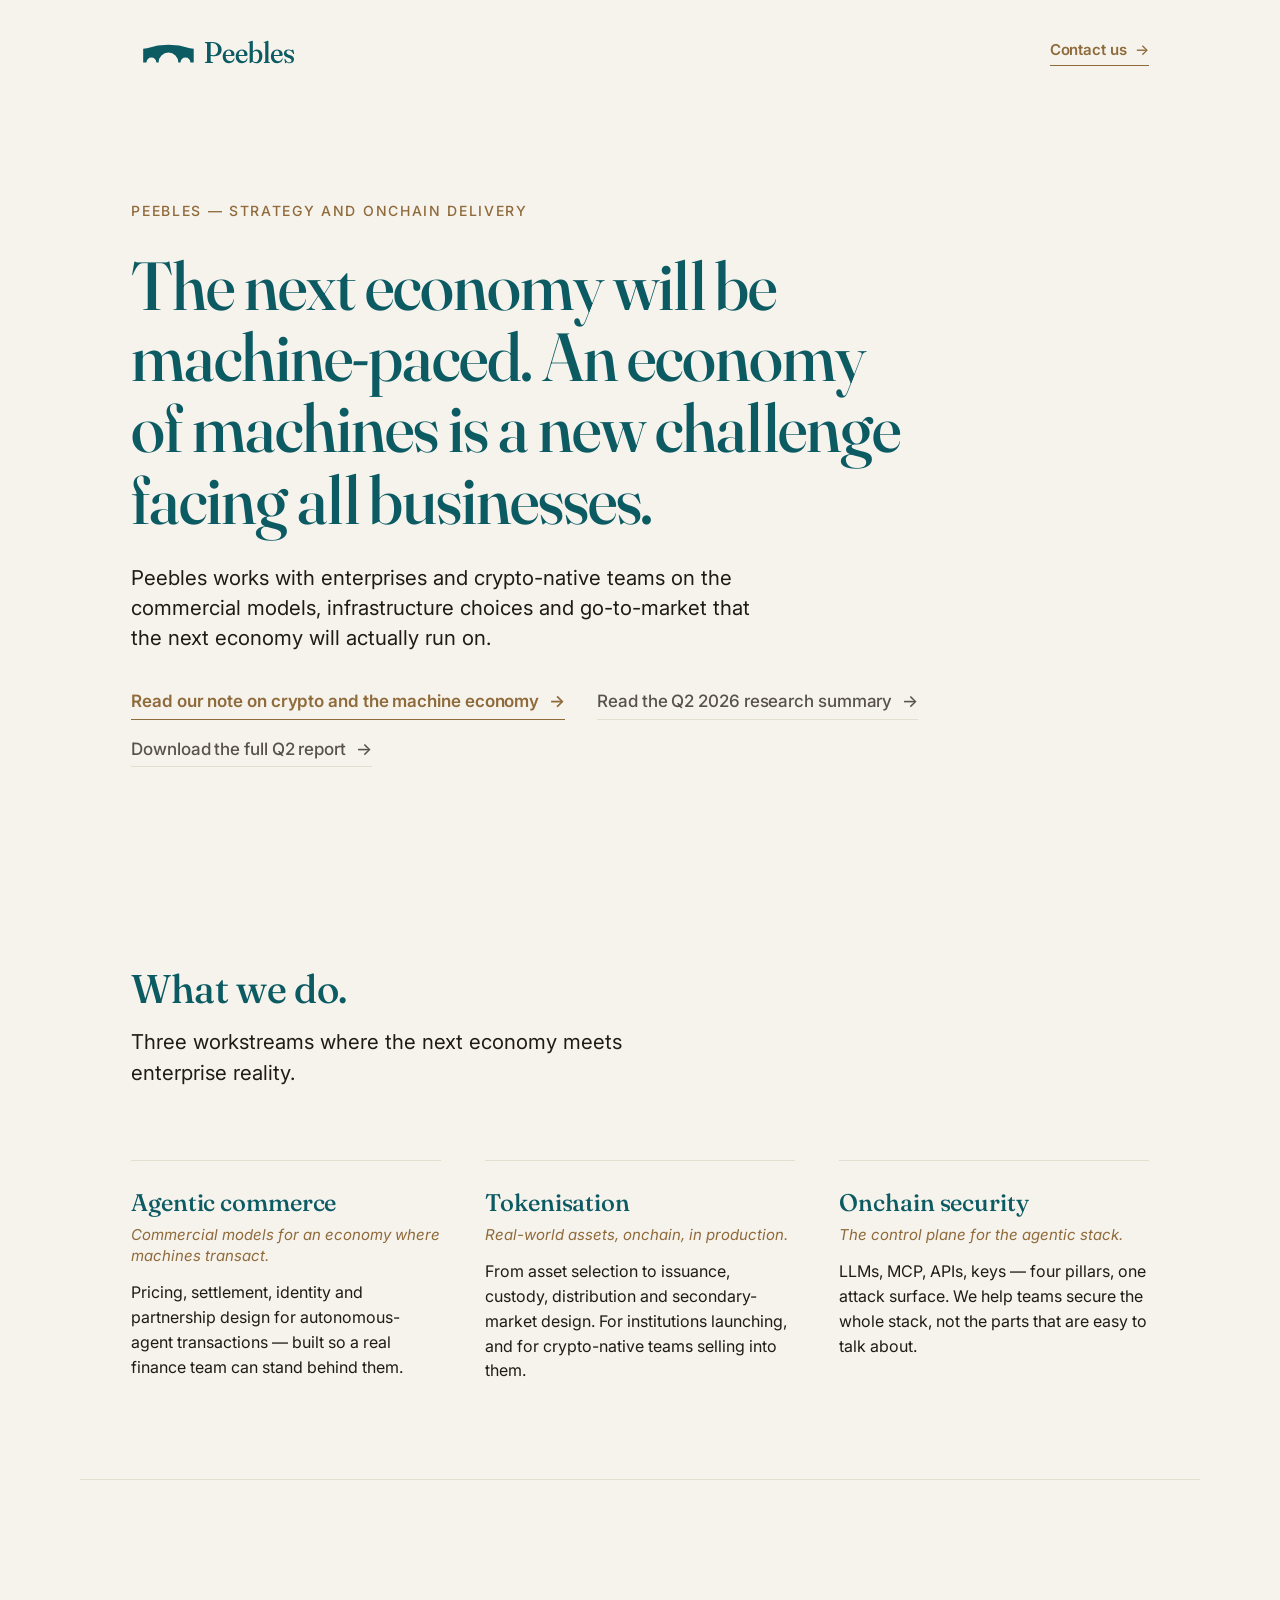
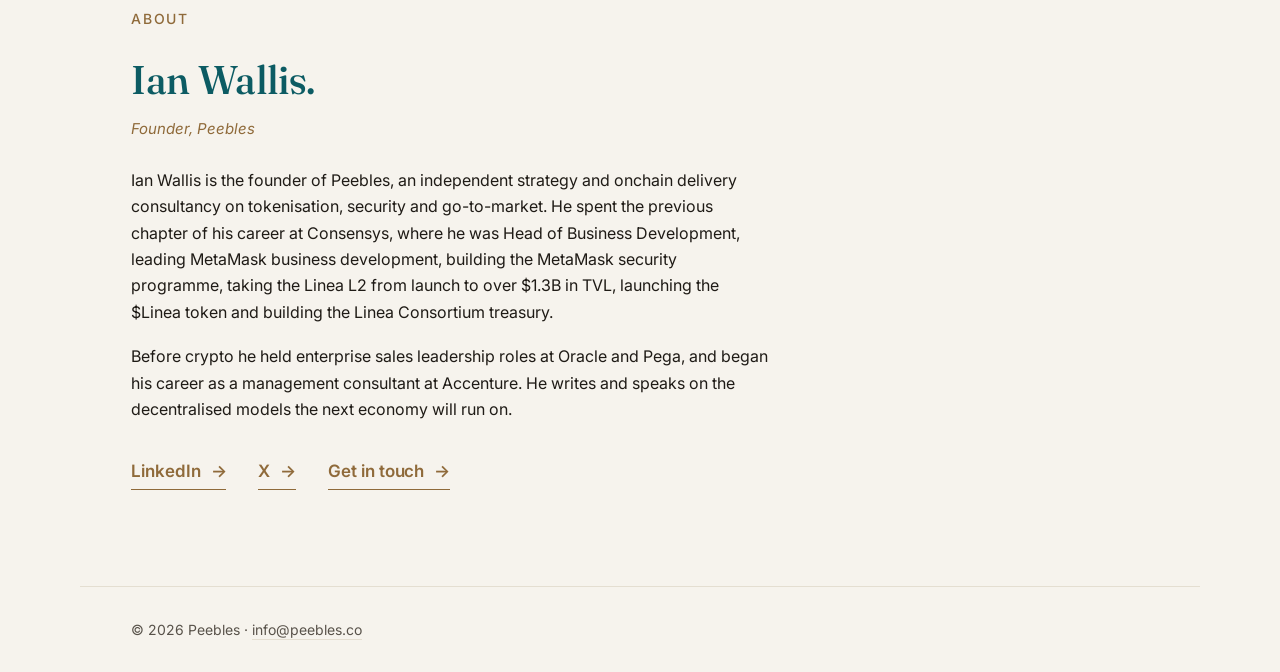
==== commit 87fbb626: "Update index.html" ====
--- a/index.html
+++ b/index.html
@@ -200,11 +200,6 @@
           </p>
         </article>
       </div>
-
-      <p class="services__footer">
-        Each workstream runs as a fixed-scope engagement or an ongoing
-        advisory retainer.
-      </p>
     </section>
 
     <!-- =============== ABOUT IAN WALLIS =============== -->
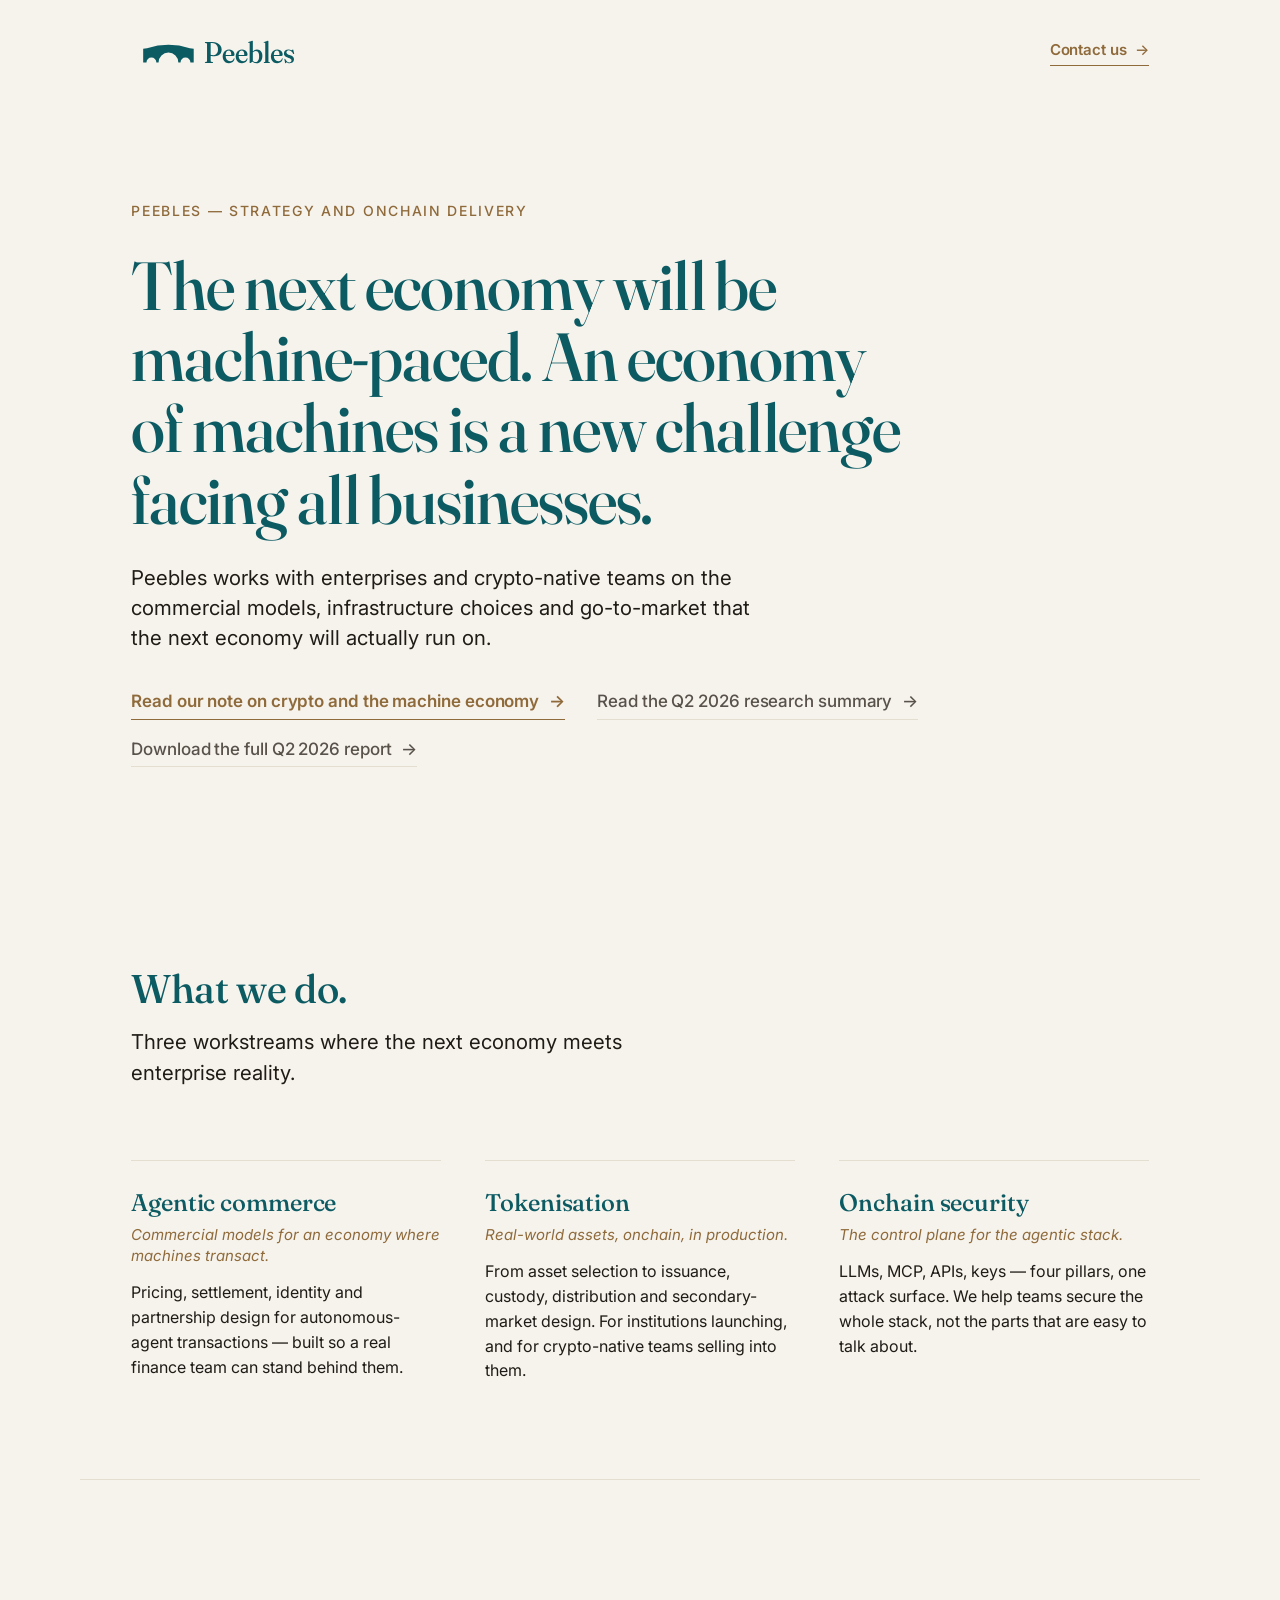
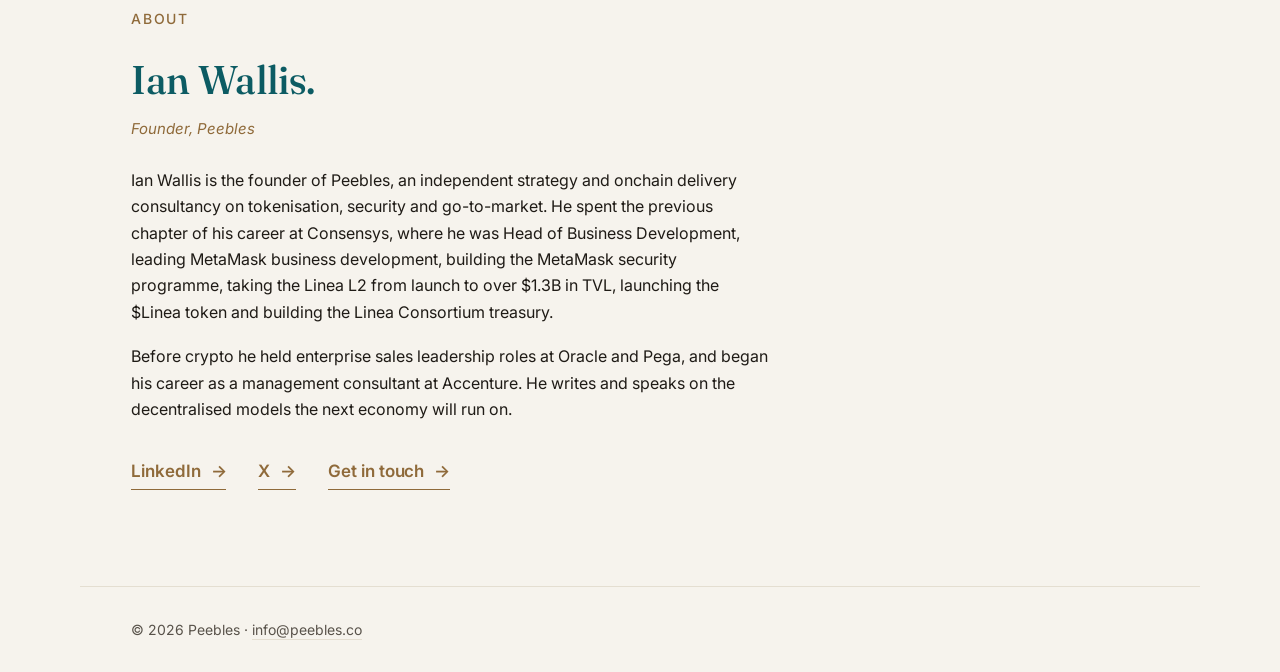
==== commit 60298f99: "Update index.html" ====
--- a/index.html
+++ b/index.html
@@ -153,7 +153,7 @@
             <span class="cta__chev" aria-hidden="true">→</span>
           </a>
             <a class="cta cta--ghost" href="https://tally.so/r/ODg8zY">
-            Download the full Q2 report
+            Download the full Q2 2026 report
           <span class="cta__chev" aria-hidden="true">→</span>
           </a>
         </p>
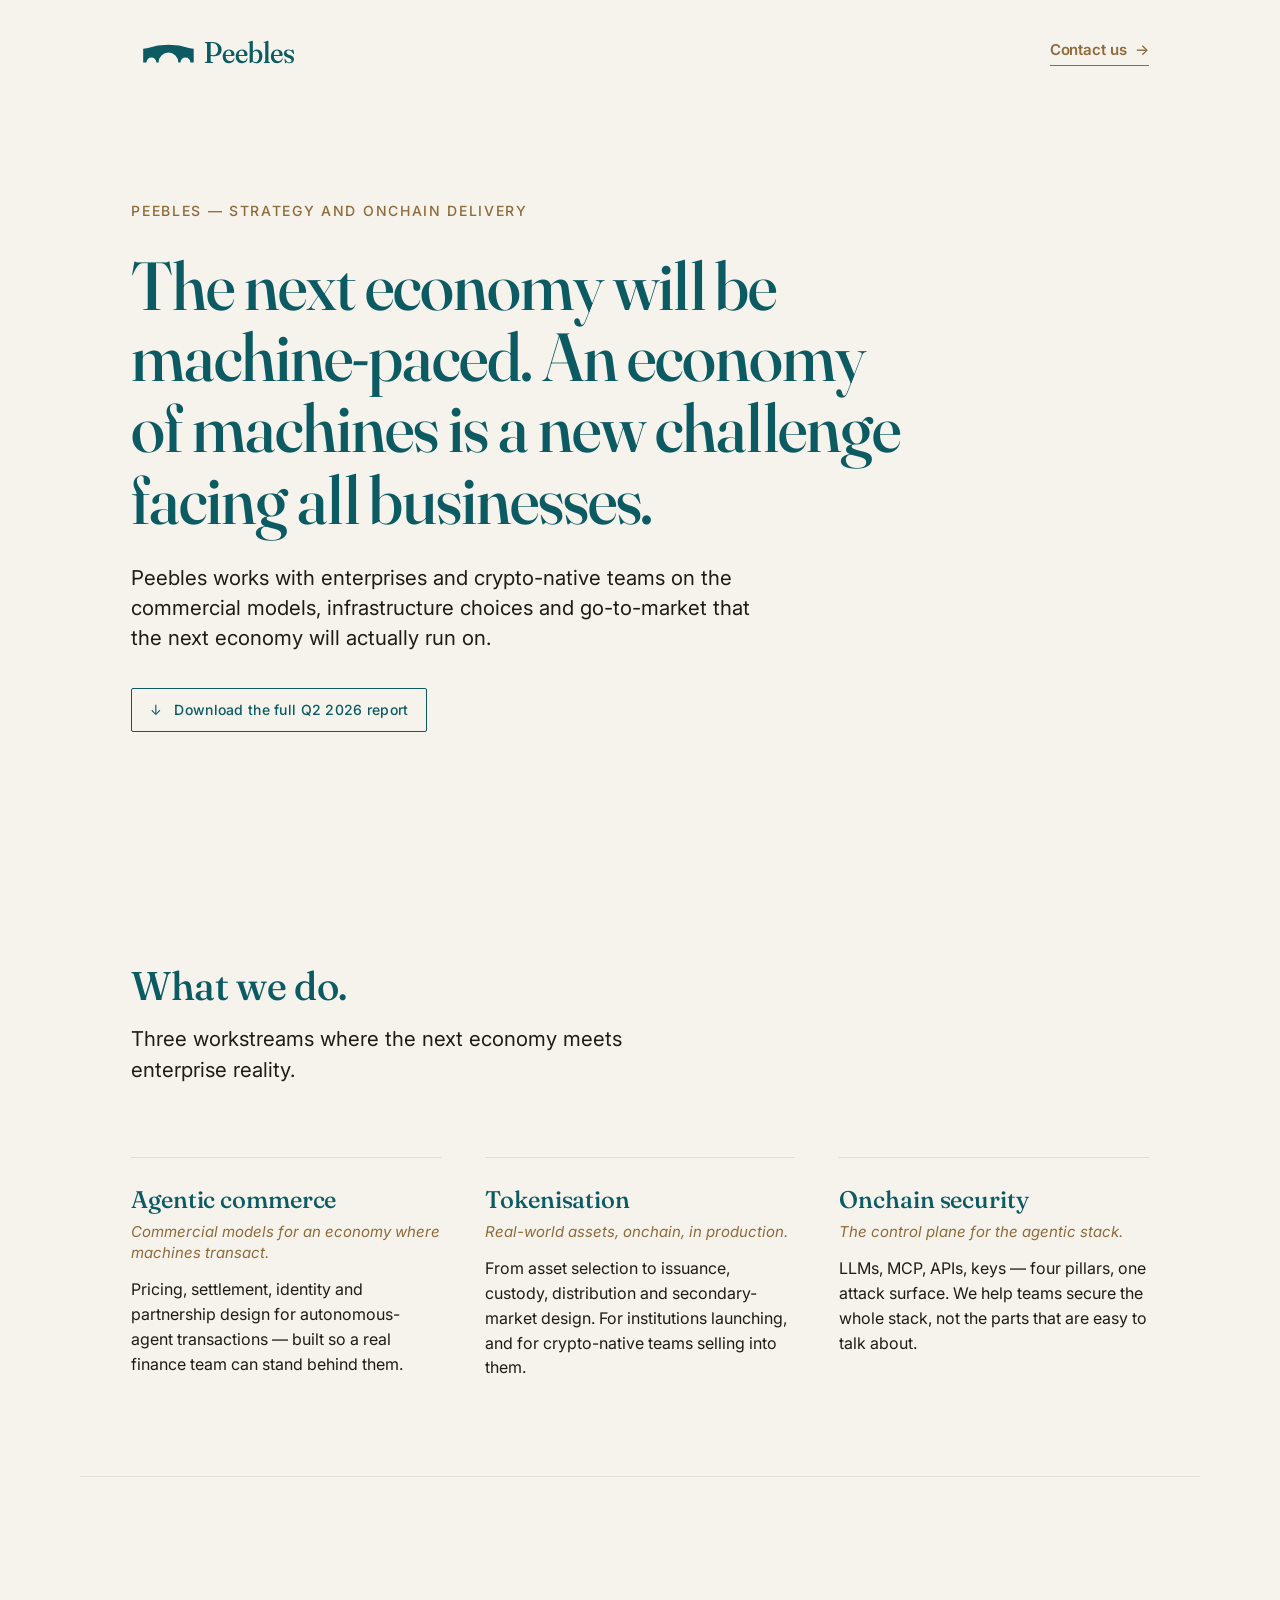
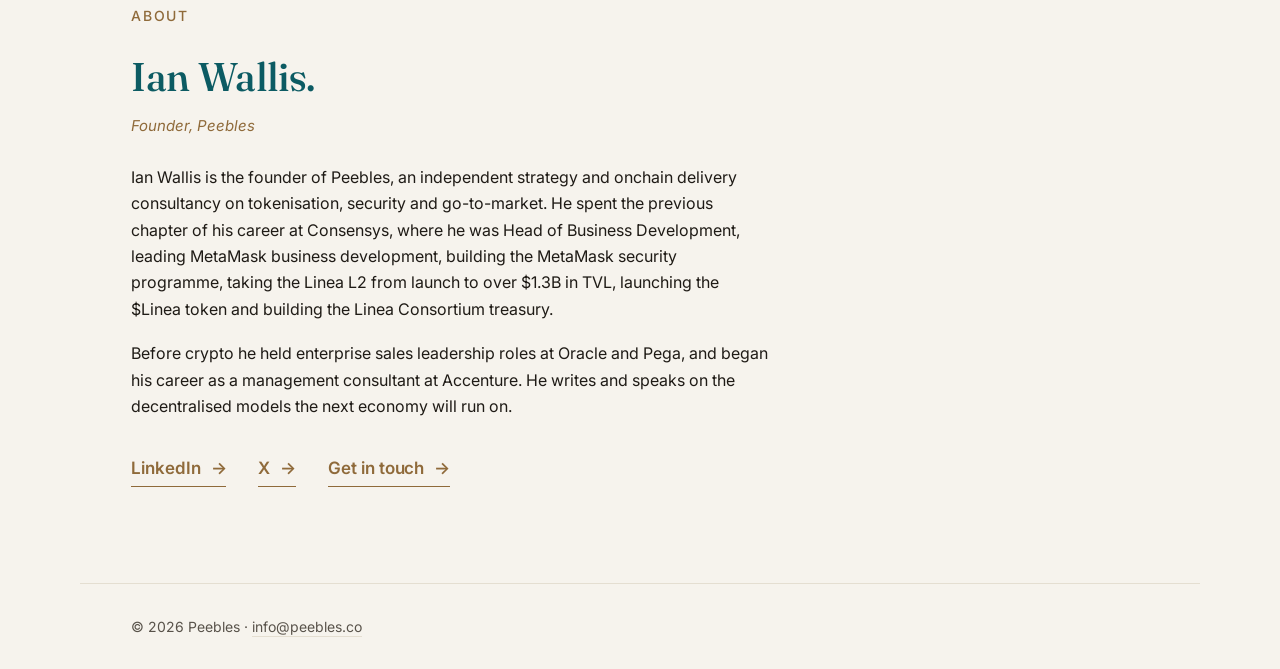
==== commit 10386dd8: "Update index.html" ====
--- a/index.html
+++ b/index.html
@@ -141,21 +141,11 @@
           Peebles works with enterprises and crypto-native teams on the
           commercial models, infrastructure choices and go-to-market that
           the next economy will actually run on.
-        </p>
-
-        <p class="cta-row">
-          <a class="cta" href="research-note.html">
-            Read our note on crypto and the machine economy
-            <span class="cta__chev" aria-hidden="true">→</span>
-          </a>
-          <a class="cta cta--ghost" href="research-summary.html">
-            Read the Q2 2026 research summary
-            <span class="cta__chev" aria-hidden="true">→</span>
-          </a>
-            <a class="cta cta--ghost" href="https://tally.so/r/ODg8zY">
-            Download the full Q2 2026 report
-          <span class="cta__chev" aria-hidden="true">→</span>
-          </a>
+        <p class="summary__downloads">
+        <a class="summary__download" href="https://tally.so/r/ODg8zY">
+        <span class="dl-icon" aria-hidden="true">↓</span>
+          Download the full Q2 2026 report
+        </a>
         </p>
       </div>
     </section>
